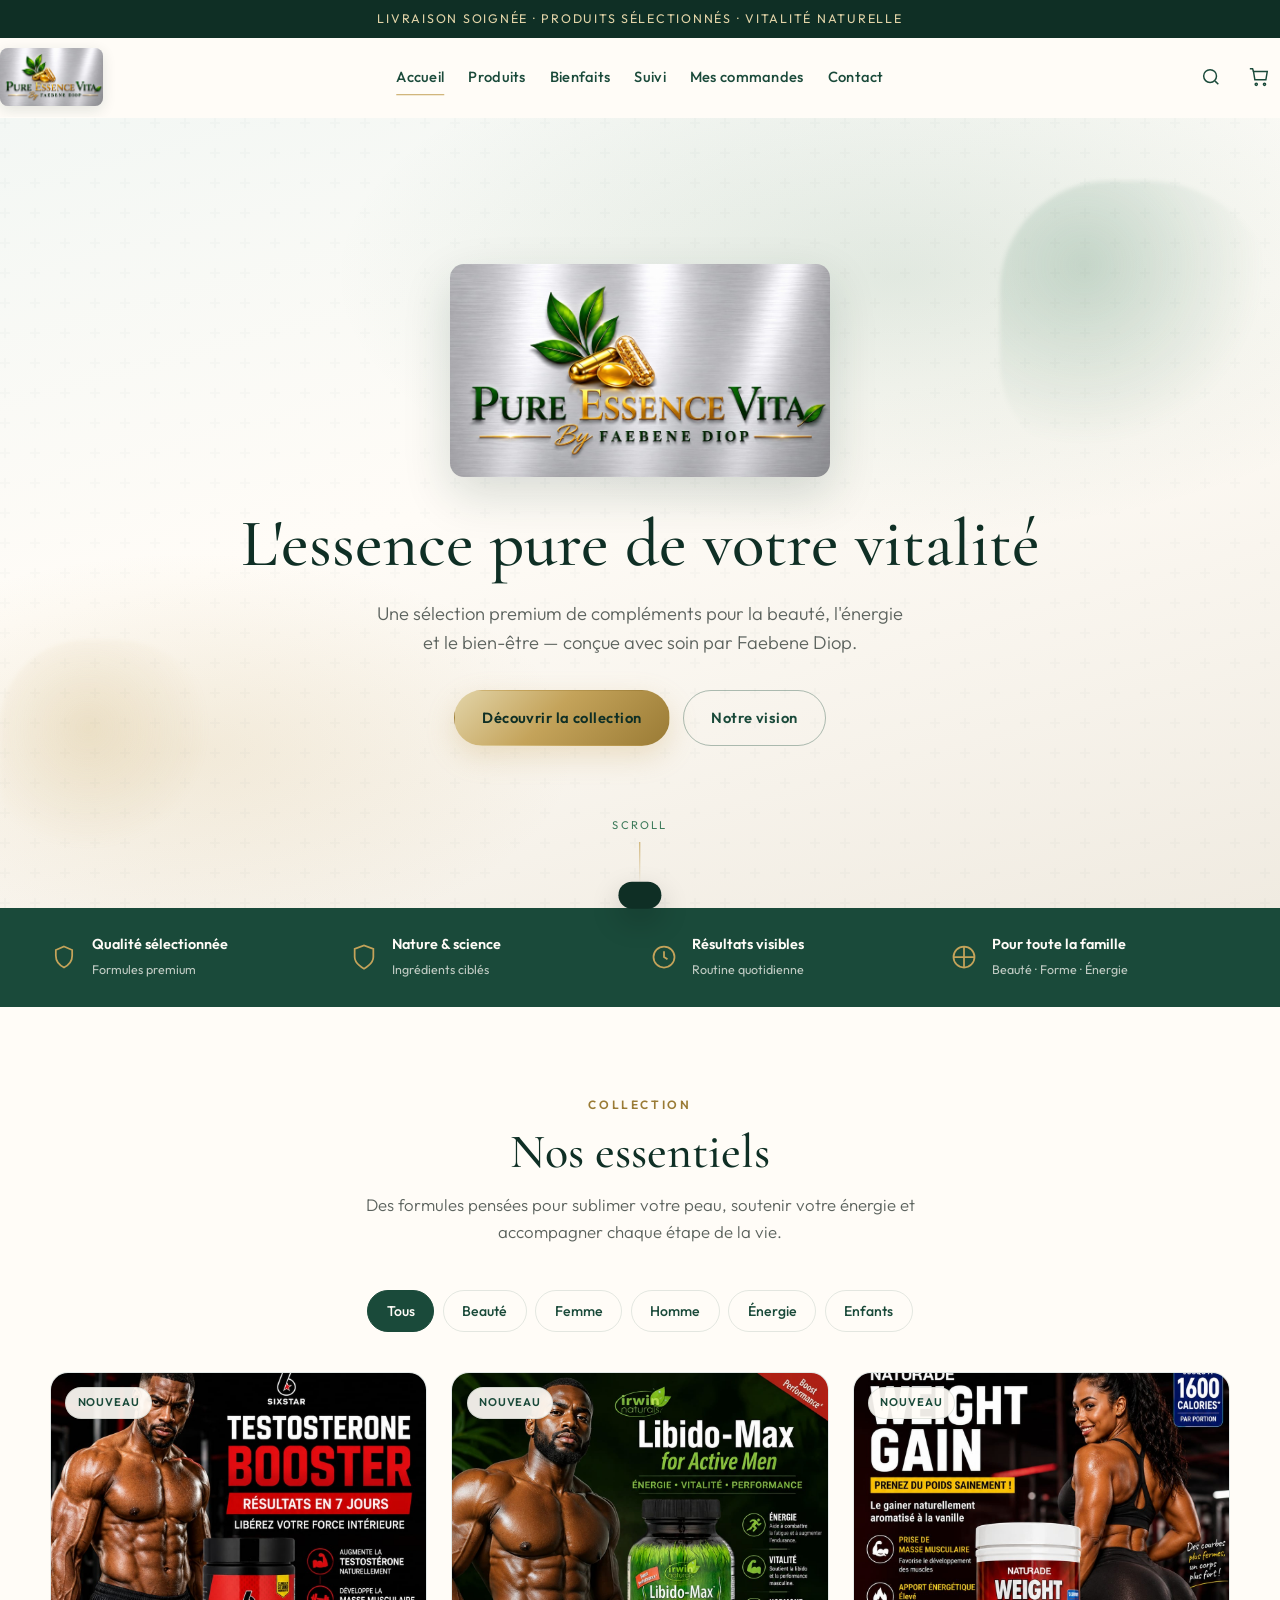
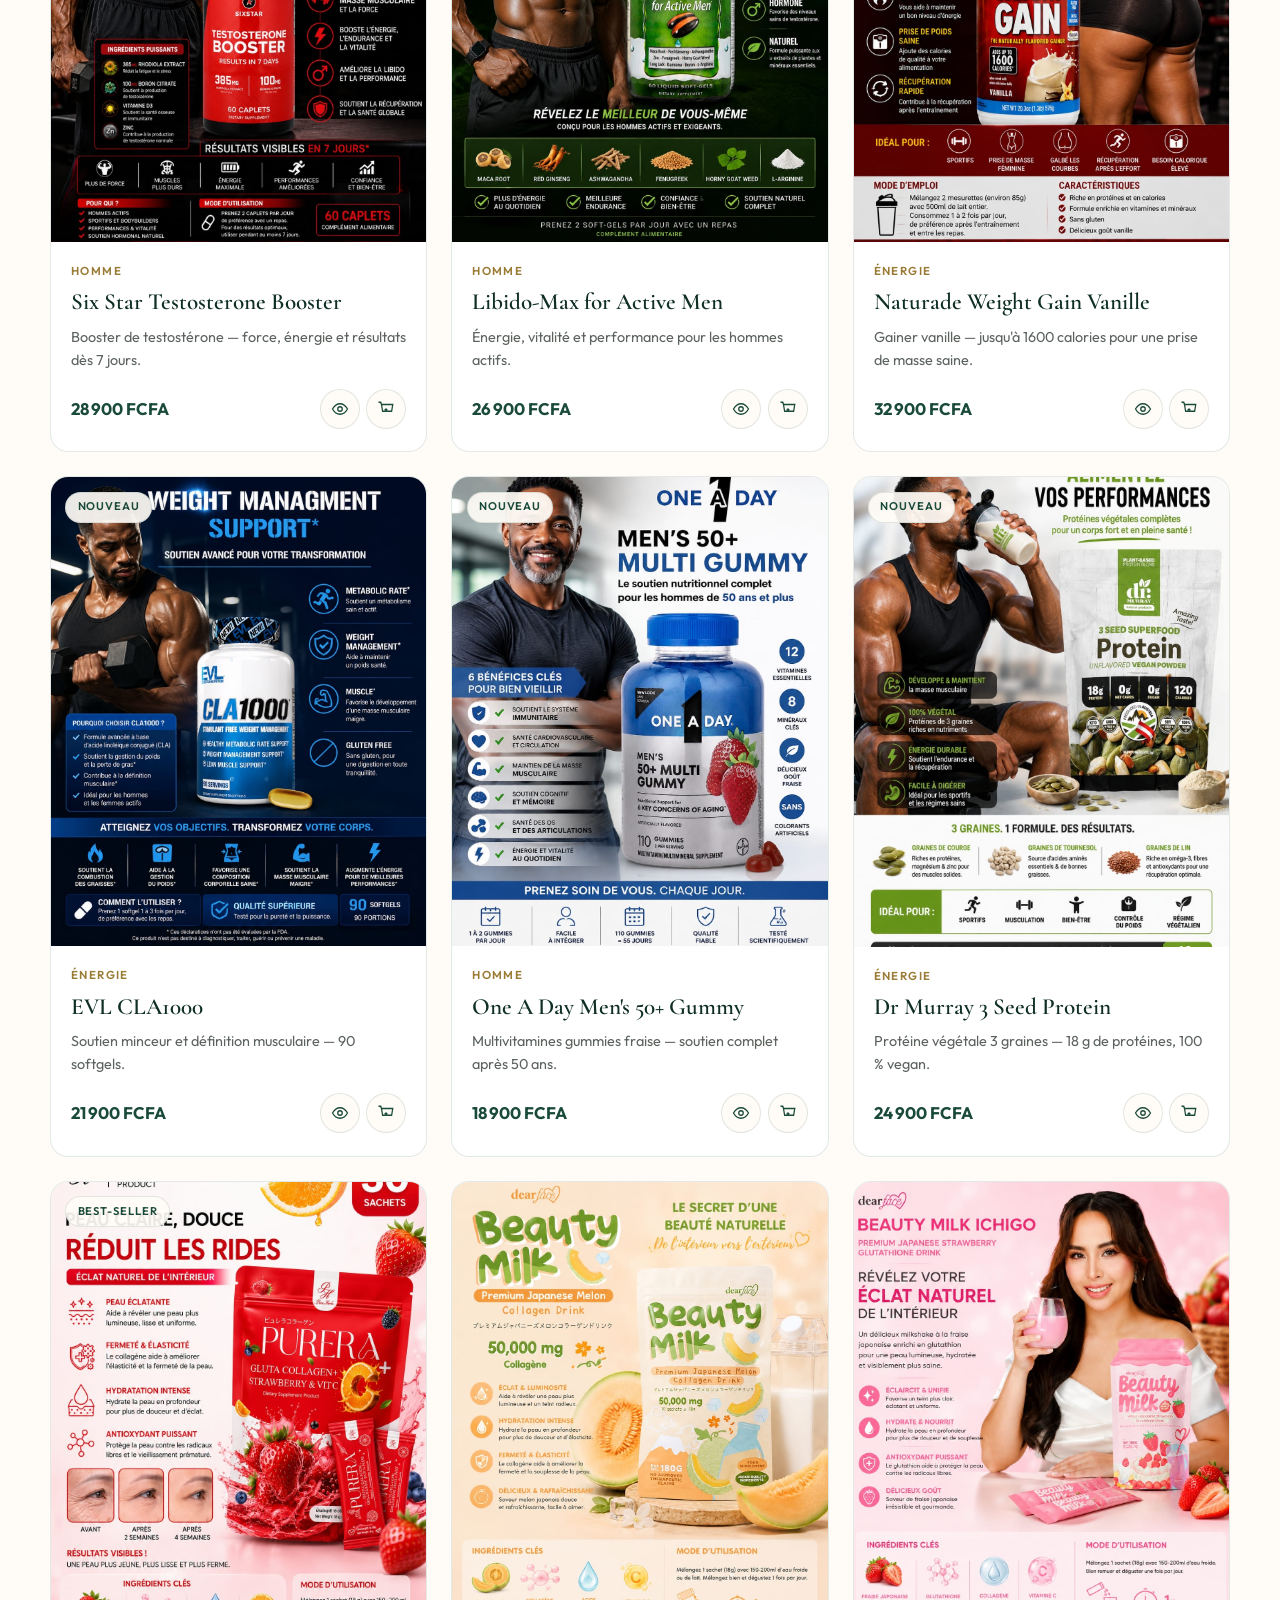
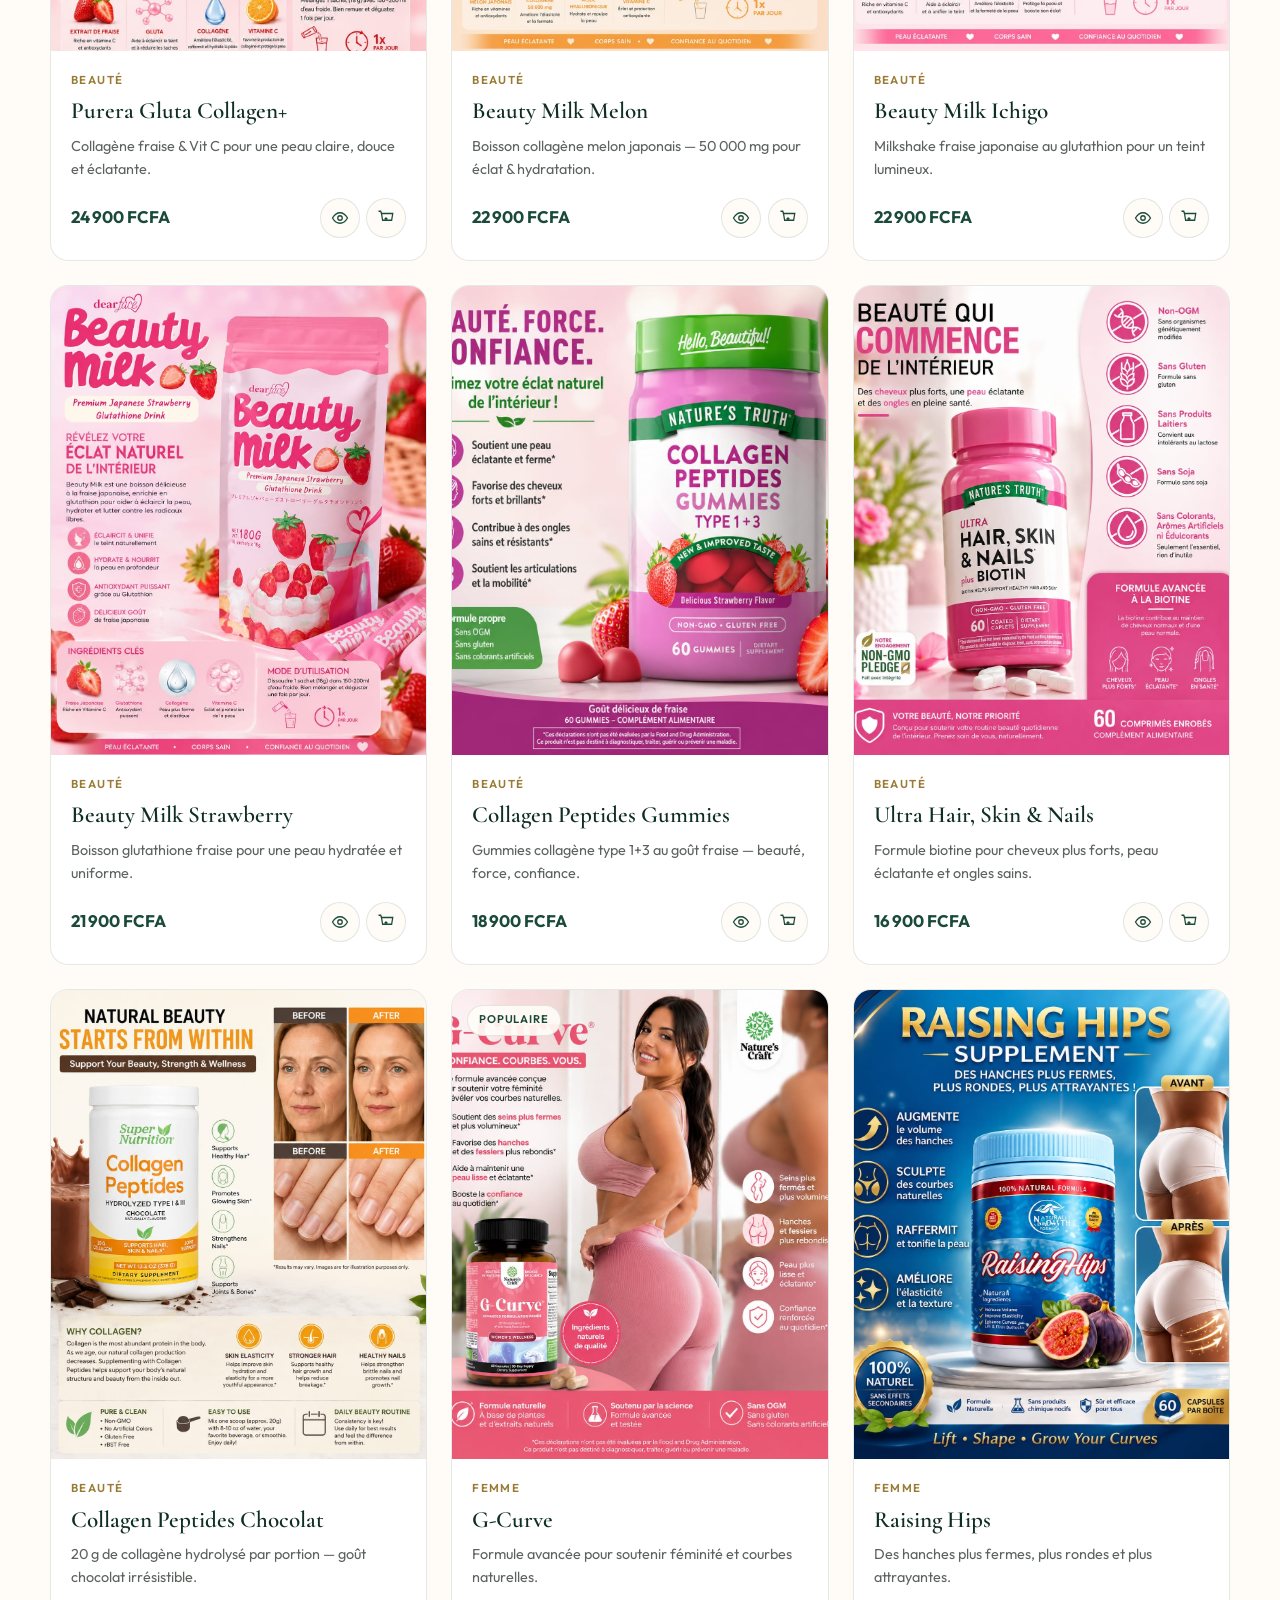
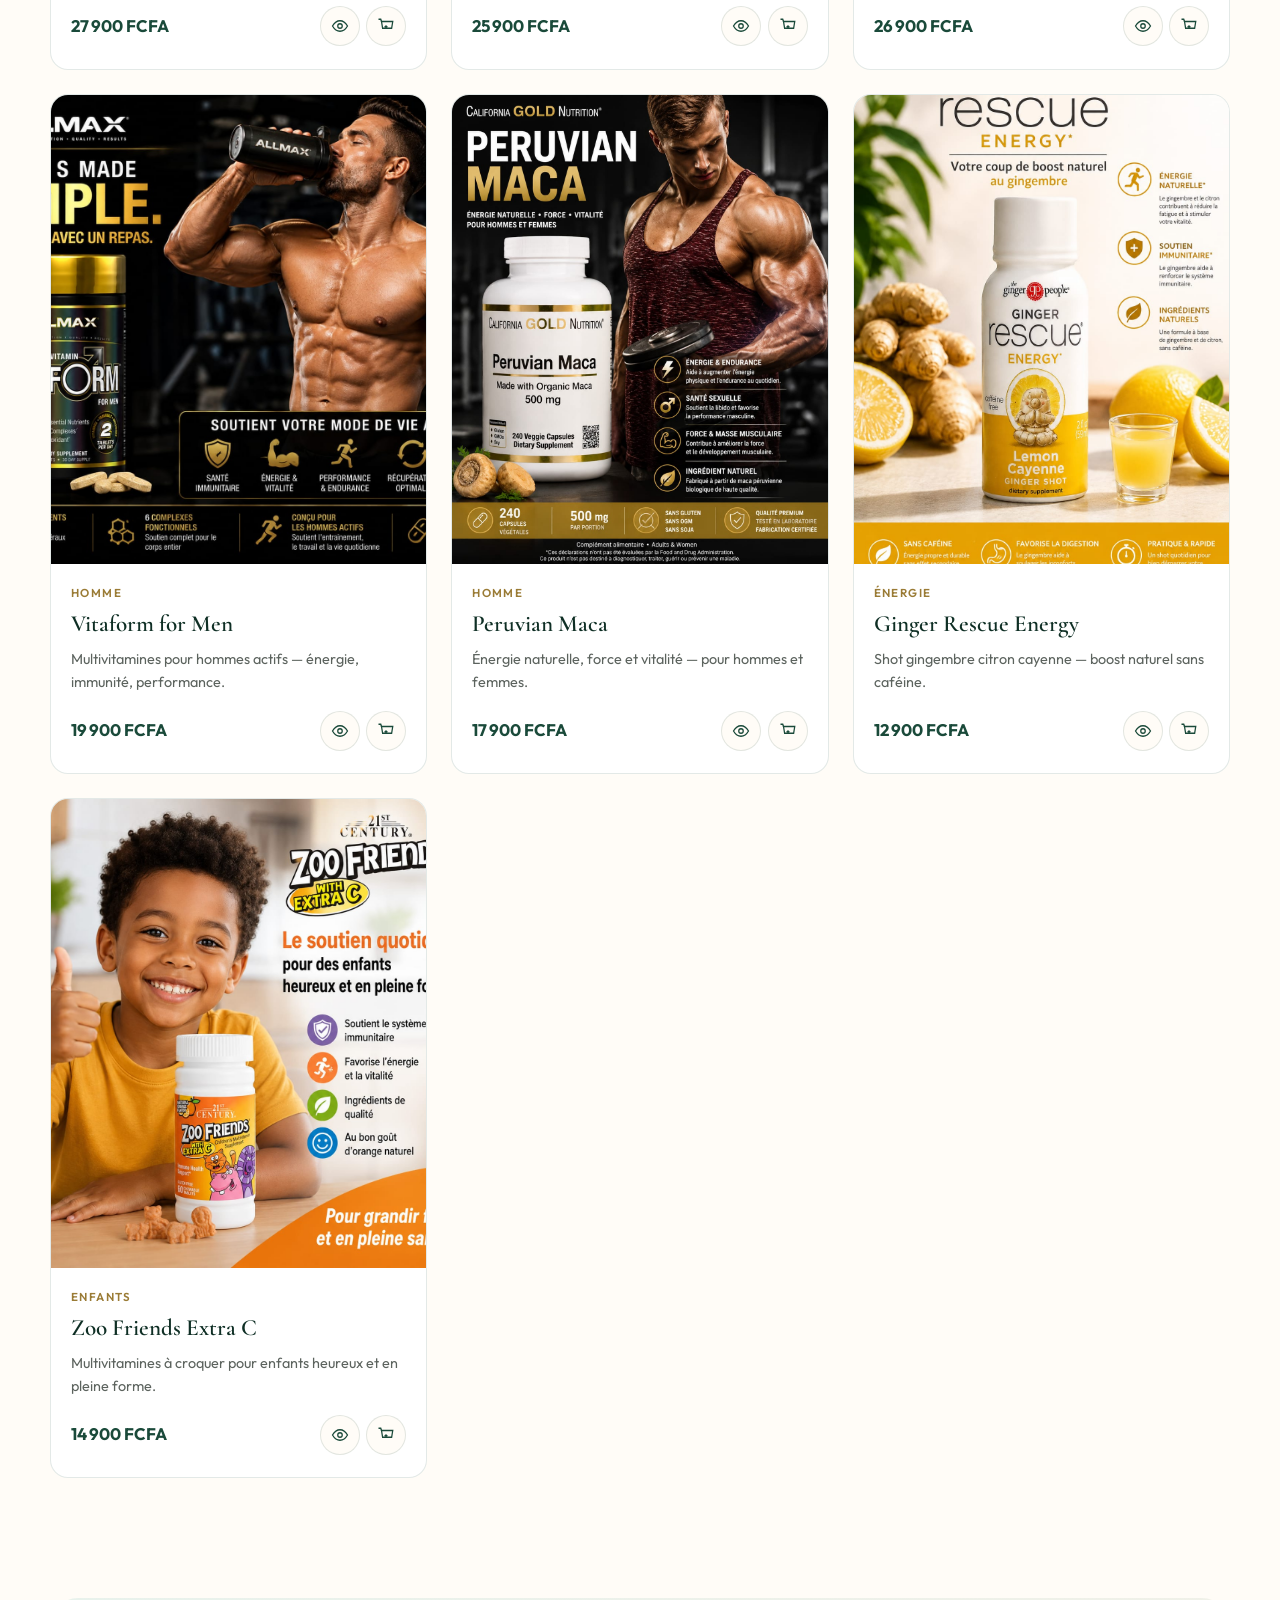
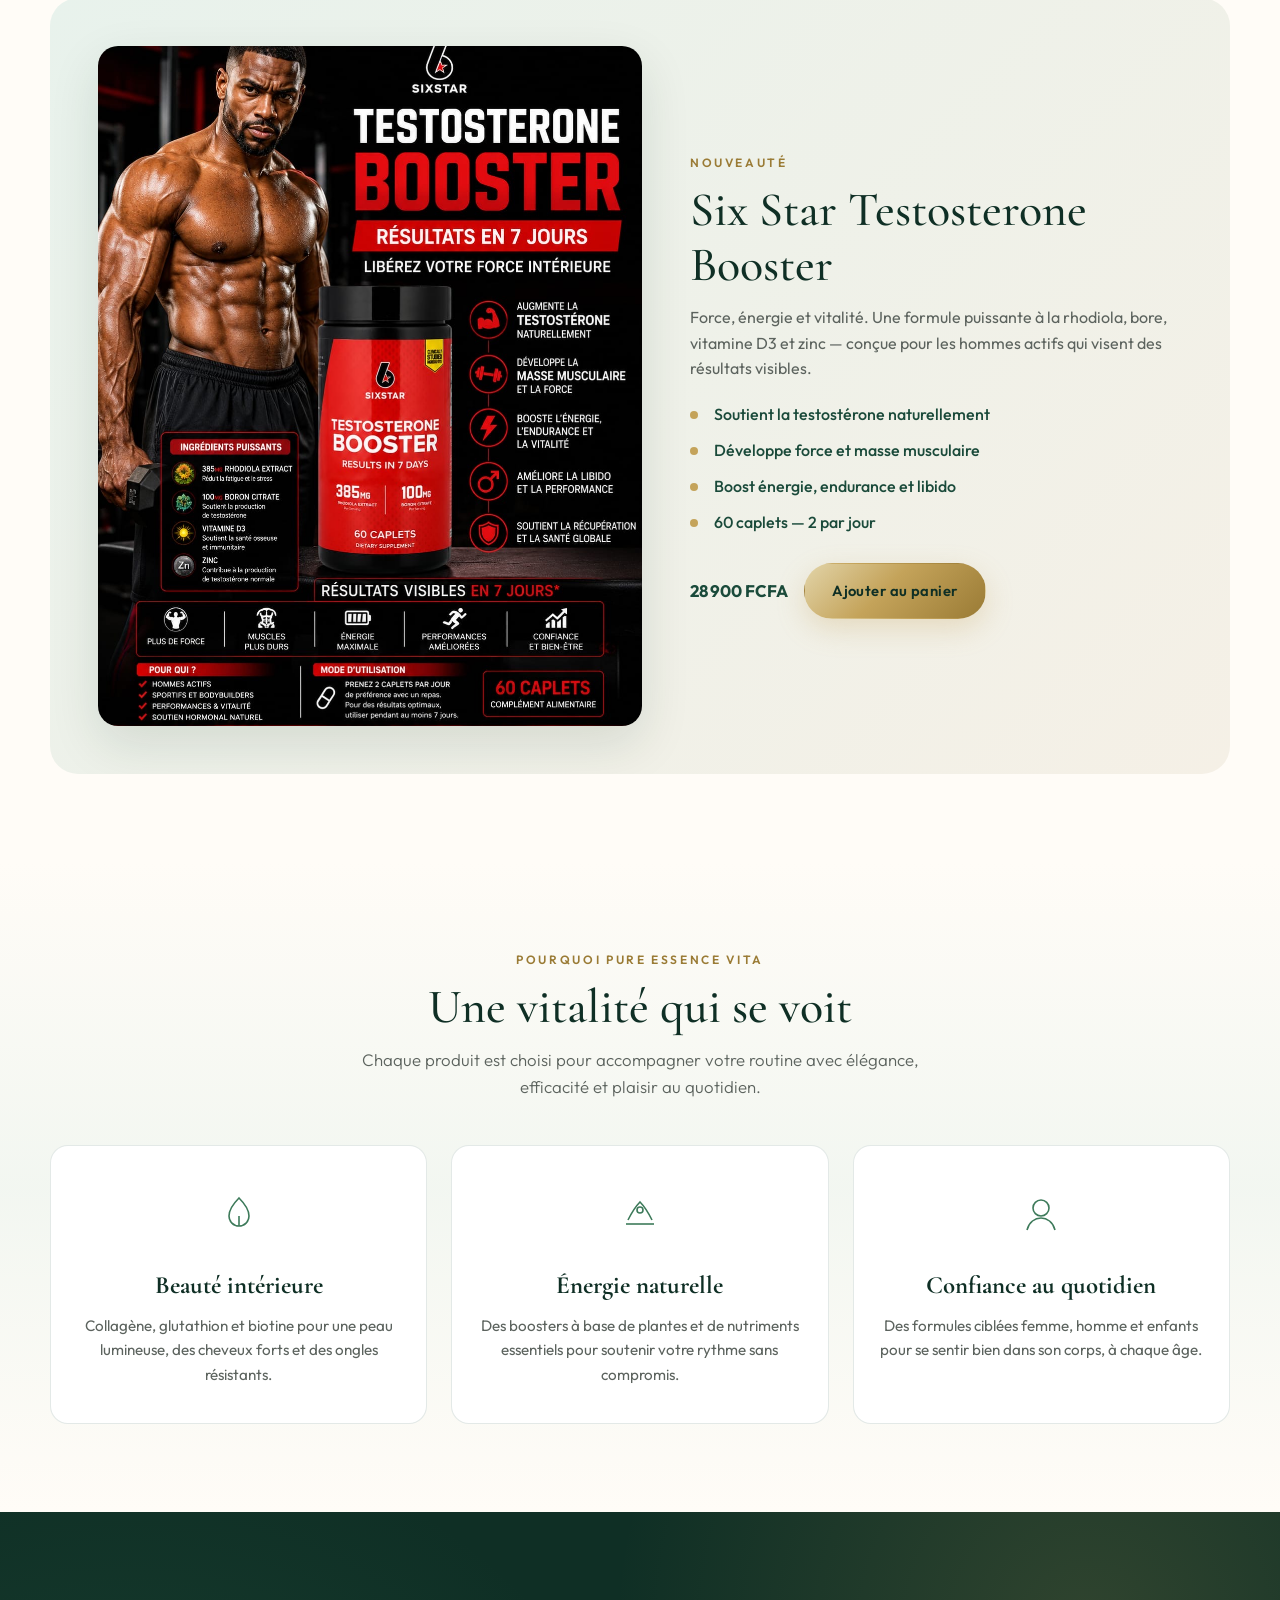
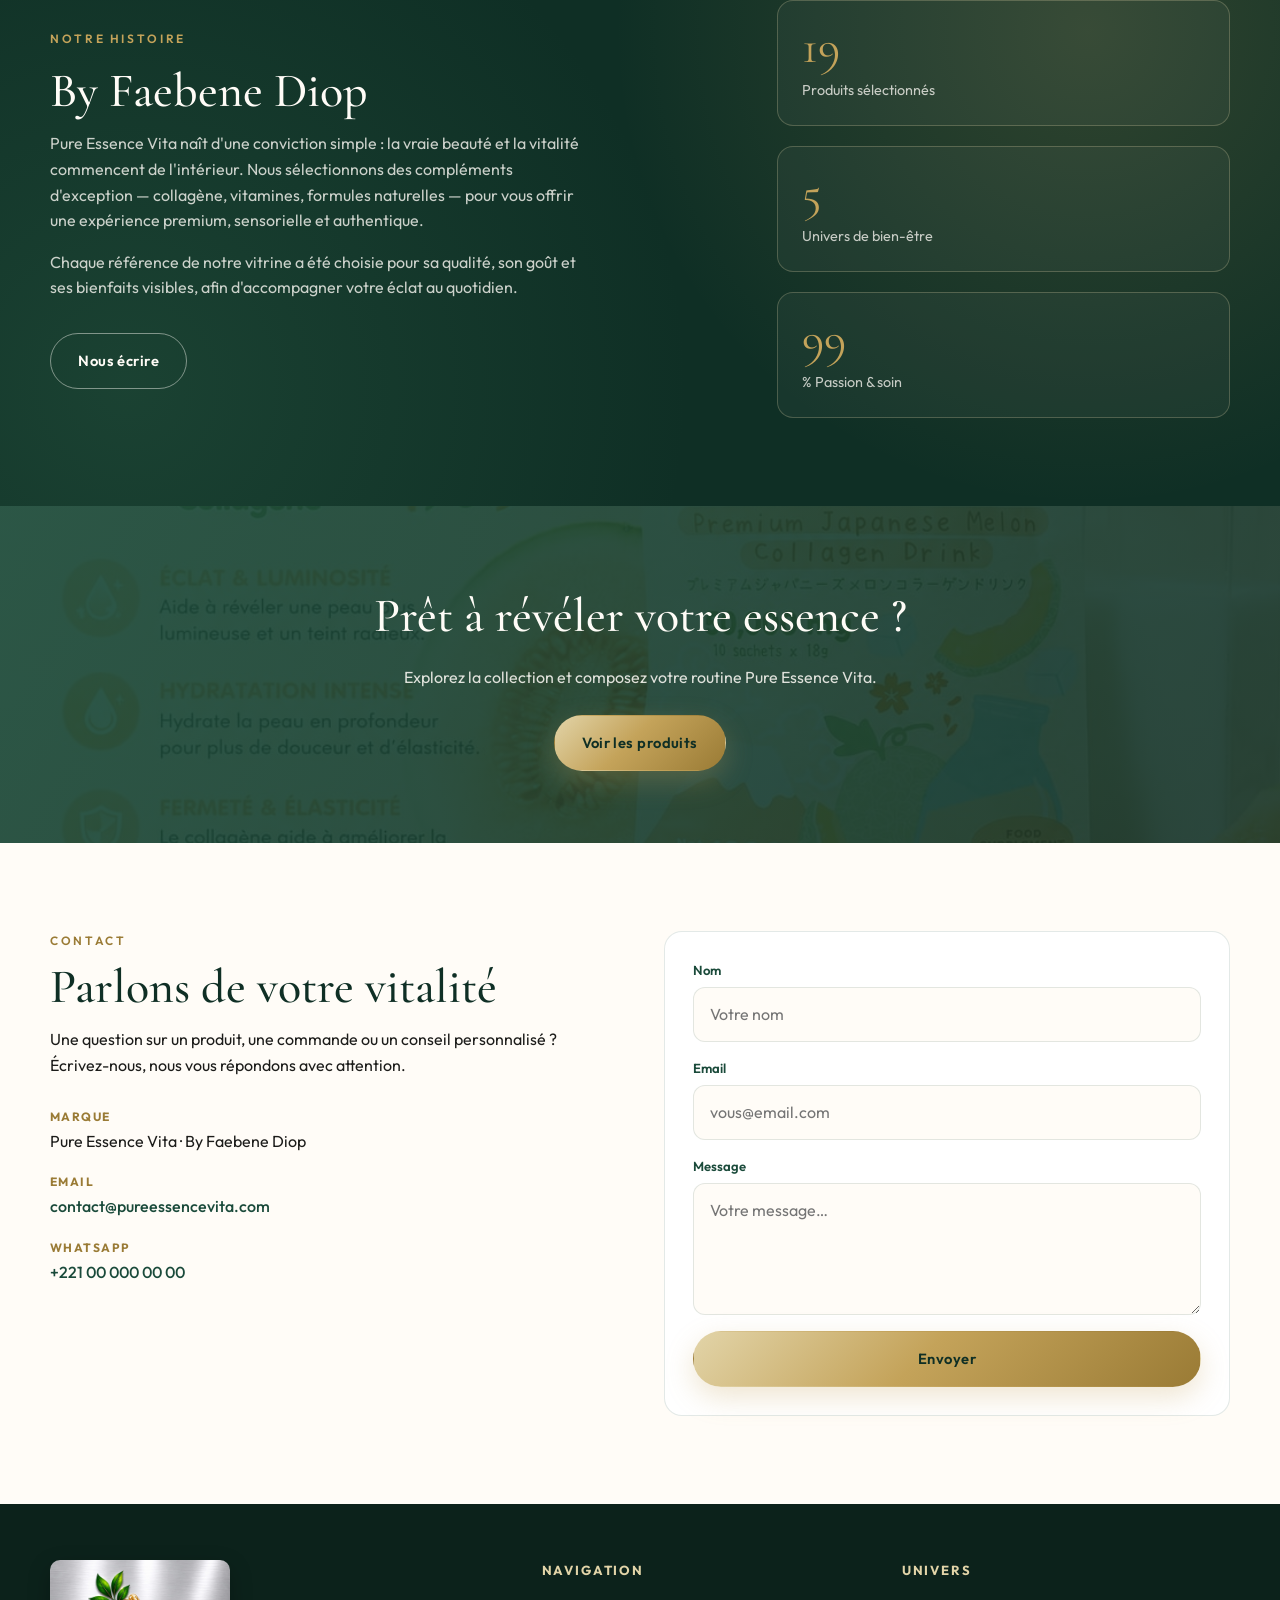
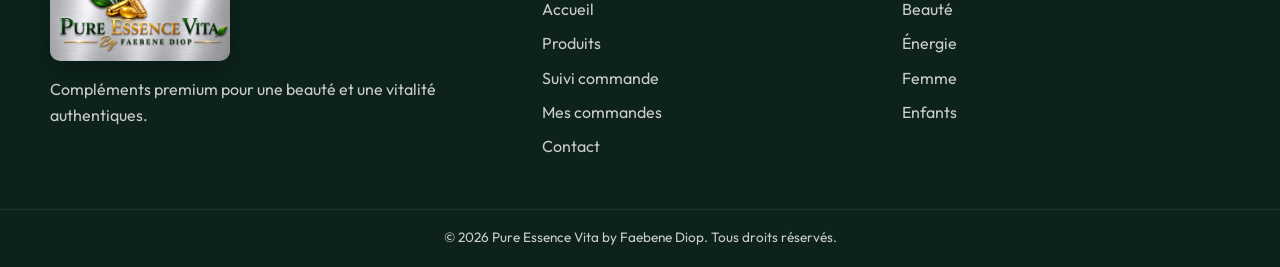
==== index.html @ 3ae23eb5 "premier commit" ====
<!DOCTYPE html>
<html lang="fr">
<head>
  <meta charset="UTF-8" />
  <meta name="viewport" content="width=device-width, initial-scale=1, maximum-scale=1, viewport-fit=cover" />
  <meta name="description" content="Pure Essence Vita by Faebene Diop — Compléments alimentaires premium pour votre vitalité, beauté et bien-être." />
  <title>Pure Essence Vita — By Faebene Diop</title>
  <link rel="preconnect" href="https://fonts.googleapis.com" />
  <link rel="preconnect" href="https://fonts.gstatic.com" crossorigin />
  <link href="https://fonts.googleapis.com/css2?family=Cormorant+Garamond:ital,wght@0,400;0,500;0,600;0,700;1,400;1,500&family=Outfit:wght@300;400;500;600;700&display=swap" rel="stylesheet" />
  <link rel="stylesheet" href="css/style.css" />
</head>
<body>
  <div class="page-loader" id="pageLoader">
    <img src="logo/2608843d-81e3-494b-9808-d60e0ec10072.jpeg" alt="" class="loader-logo" />
    <div class="loader-bar"><span></span></div>
  </div>

  <div class="announcement">
    <p><span class="announcement__full">Livraison soignée · Produits sélectionnés · Vitalité naturelle</span><span class="announcement__short">Livraison soignée · Vitalité naturelle</span></p>
  </div>

  <header class="header" id="header">
    <div class="container header__inner">
      <button class="nav-toggle" id="navToggle" aria-label="Ouvrir le menu" aria-expanded="false">
        <span></span><span></span><span></span>
      </button>

      <a href="#accueil" class="brand">
        <img src="logo/2608843d-81e3-494b-9808-d60e0ec10072.jpeg" alt="Pure Essence Vita by Faebene Diop" class="brand__logo" />
      </a>

      <div class="header__actions">
        <button class="icon-btn" id="searchToggle" aria-label="Rechercher">
          <svg width="22" height="22" viewBox="0 0 24 24" fill="none" stroke="currentColor" stroke-width="1.6"><circle cx="11" cy="11" r="7"/><path d="M20 20l-3.5-3.5"/></svg>
        </button>
        <button class="icon-btn cart-btn" id="cartToggle" aria-label="Panier">
          <svg width="22" height="22" viewBox="0 0 24 24" fill="none" stroke="currentColor" stroke-width="1.6"><path d="M6 6h15l-1.5 9h-12z"/><path d="M6 6L5 3H2"/><circle cx="9" cy="20" r="1.2"/><circle cx="18" cy="20" r="1.2"/></svg>
          <span class="cart-count" id="cartCount">0</span>
        </button>
      </div>
    </div>

    <nav class="nav" id="nav" aria-label="Navigation principale">
      <a href="#accueil" class="nav__link">Accueil</a>
      <a href="#produits" class="nav__link">Produits</a>
      <a href="#bienfaits" class="nav__link">Bienfaits</a>
      <a href="suivi.html" class="nav__link">Suivi</a>
      <a href="commandes.html" class="nav__link">Mes commandes</a>
      <a href="#contact" class="nav__link">Contact</a>
    </nav>

    <div class="search-bar" id="searchBar">
      <div class="container">
        <input type="search" id="searchInput" placeholder="Rechercher un produit…" autocomplete="off" />
      </div>
    </div>
  </header>

  <main>
    <section class="hero" id="accueil">
      <div class="hero__bg" aria-hidden="true"></div>
      <div class="hero__leaf hero__leaf--1" aria-hidden="true"></div>
      <div class="hero__leaf hero__leaf--2" aria-hidden="true"></div>

      <div class="container hero__content">
        <div class="hero__brand reveal">
          <img src="logo/2608843d-81e3-494b-9808-d60e0ec10072.jpeg" alt="Pure Essence Vita by Faebene Diop" class="hero__logo" />
        </div>
        <h1 class="hero__title reveal reveal-delay-1">L'essence pure de votre vitalité</h1>
        <p class="hero__subtitle reveal reveal-delay-2">
          Une sélection premium de compléments pour la beauté, l'énergie et le bien-être — conçue avec soin par Faebene Diop.
        </p>
        <div class="hero__cta reveal reveal-delay-3">
          <a href="#produits" class="btn btn--gold">Découvrir la collection</a>
          <a href="#histoire" class="btn btn--ghost">Notre vision</a>
        </div>
      </div>

      <div class="hero__scroll" aria-hidden="true">
        <span>Scroll</span>
        <div class="hero__scroll-line"></div>
      </div>
    </section>

    <section class="trust-strip">
      <div class="container trust-strip__grid">
        <div class="trust-item">
          <svg viewBox="0 0 24 24" fill="none" stroke="currentColor" stroke-width="1.5"><path d="M12 3l7 3v5c0 5-3 8-7 10-4-2-7-5-7-10V6l7-3z"/></svg>
          <div>
            <strong>Qualité sélectionnée</strong>
            <span>Formules premium</span>
          </div>
        </div>
        <div class="trust-item">
          <svg viewBox="0 0 24 24" fill="none" stroke="currentColor" stroke-width="1.5"><path d="M12 22s8-4 8-10V5l-8-3-8 3v7c0 6 8 10 8 10z"/></svg>
          <div>
            <strong>Nature & science</strong>
            <span>Ingrédients ciblés</span>
          </div>
        </div>
        <div class="trust-item">
          <svg viewBox="0 0 24 24" fill="none" stroke="currentColor" stroke-width="1.5"><circle cx="12" cy="12" r="9"/><path d="M12 7v5l3 2"/></svg>
          <div>
            <strong>Résultats visibles</strong>
            <span>Routine quotidienne</span>
          </div>
        </div>
        <div class="trust-item">
          <svg viewBox="0 0 24 24" fill="none" stroke="currentColor" stroke-width="1.5"><path d="M3 12h18M12 3v18"/><circle cx="12" cy="12" r="9"/></svg>
          <div>
            <strong>Pour toute la famille</strong>
            <span>Beauté · Forme · Énergie</span>
          </div>
        </div>
      </div>
    </section>

    <section class="products" id="produits">
      <div class="container">
        <div class="section-head reveal">
          <p class="eyebrow">Collection</p>
          <h2 class="section-title">Nos essentiels</h2>
          <p class="section-desc">Des formules pensées pour sublimer votre peau, soutenir votre énergie et accompagner chaque étape de la vie.</p>
        </div>

        <div class="filters reveal" id="filters" role="tablist" aria-label="Filtrer les produits">
          <button class="filter-btn is-active" data-filter="all">Tous</button>
          <button class="filter-btn" data-filter="beaute">Beauté</button>
          <button class="filter-btn" data-filter="femme">Femme</button>
          <button class="filter-btn" data-filter="homme">Homme</button>
          <button class="filter-btn" data-filter="energie">Énergie</button>
          <button class="filter-btn" data-filter="enfants">Enfants</button>
        </div>

        <div class="products__grid" id="productsGrid"></div>
        <p class="products__empty" id="productsEmpty" hidden>Aucun produit ne correspond à votre recherche.</p>
      </div>
    </section>

    <section class="featured" id="coup-de-coeur">
      <div class="container featured__grid">
        <div class="featured__visual reveal">
          <img src="img/02f12830-0345-4693-ae9d-32c823700184.jpeg" alt="Six Star Testosterone Booster" id="featuredImage" />
        </div>
        <div class="featured__content reveal">
          <p class="eyebrow">Nouveauté</p>
          <h2 class="section-title" id="featuredTitle">Six Star Testosterone Booster</h2>
          <p class="featured__text" id="featuredText">
            Force, énergie et vitalité. Une formule puissante à la rhodiola, bore, vitamine D3 et zinc — conçue pour les hommes actifs qui visent des résultats visibles.
          </p>
          <ul class="featured__list" id="featuredList">
            <li>Soutient la testostérone naturellement</li>
            <li>Développe force et masse musculaire</li>
            <li>Boost énergie, endurance et libido</li>
            <li>60 caplets — 2 par jour</li>
          </ul>
          <div class="featured__actions">
            <span class="price" id="featuredPrice">28 900 FCFA</span>
            <button class="btn btn--gold" id="featuredAdd" data-id="six-star-testosterone">Ajouter au panier</button>
          </div>
        </div>
      </div>
    </section>

    <section class="benefits" id="bienfaits">
      <div class="container">
        <div class="section-head reveal">
          <p class="eyebrow">Pourquoi Pure Essence Vita</p>
          <h2 class="section-title">Une vitalité qui se voit</h2>
          <p class="section-desc">Chaque produit est choisi pour accompagner votre routine avec élégance, efficacité et plaisir au quotidien.</p>
        </div>

        <div class="benefits__grid">
          <article class="benefit-card reveal">
            <div class="benefit-card__icon">
              <svg viewBox="0 0 48 48" fill="none" stroke="currentColor" stroke-width="1.6"><path d="M24 8c6 6 10 12 10 18a10 10 0 11-20 0c0-6 4-12 10-18z"/><path d="M24 26v10"/></svg>
            </div>
            <h3>Beauté intérieure</h3>
            <p>Collagène, glutathion et biotine pour une peau lumineuse, des cheveux forts et des ongles résistants.</p>
          </article>
          <article class="benefit-card reveal reveal-delay-1">
            <div class="benefit-card__icon">
              <svg viewBox="0 0 48 48" fill="none" stroke="currentColor" stroke-width="1.6"><path d="M12 30c4-8 8-14 12-18 4 4 8 10 12 18"/><path d="M10 34h28"/><circle cx="24" cy="20" r="3"/></svg>
            </div>
            <h3>Énergie naturelle</h3>
            <p>Des boosters à base de plantes et de nutriments essentiels pour soutenir votre rythme sans compromis.</p>
          </article>
          <article class="benefit-card reveal reveal-delay-2">
            <div class="benefit-card__icon">
              <svg viewBox="0 0 48 48" fill="none" stroke="currentColor" stroke-width="1.6"><circle cx="24" cy="18" r="8"/><path d="M10 40c2-8 8-12 14-12s12 4 14 12"/></svg>
            </div>
            <h3>Confiance au quotidien</h3>
            <p>Des formules ciblées femme, homme et enfants pour se sentir bien dans son corps, à chaque âge.</p>
          </article>
        </div>
      </div>
    </section>

    <section class="story" id="histoire">
      <div class="story__bg" aria-hidden="true"></div>
      <div class="container story__inner">
        <div class="story__content reveal">
          <p class="eyebrow">Notre histoire</p>
          <h2 class="section-title">By Faebene Diop</h2>
          <p>
            Pure Essence Vita naît d'une conviction simple : la vraie beauté et la vitalité commencent de l'intérieur.
            Nous sélectionnons des compléments d'exception — collagène, vitamines, formules naturelles — pour vous offrir une expérience premium, sensorielle et authentique.
          </p>
          <p>
            Chaque référence de notre vitrine a été choisie pour sa qualité, son goût et ses bienfaits visibles, afin d'accompagner votre éclat au quotidien.
          </p>
          <a href="#contact" class="btn btn--ghost btn--light">Nous écrire</a>
        </div>
        <div class="story__stats reveal">
          <div class="stat">
            <span class="stat__num" data-count="19">0</span>
            <span class="stat__label">Produits sélectionnés</span>
          </div>
          <div class="stat">
            <span class="stat__num" data-count="5">0</span>
            <span class="stat__label">Univers de bien-être</span>
          </div>
          <div class="stat">
            <span class="stat__num" data-count="100">0</span>
            <span class="stat__label">% Passion & soin</span>
          </div>
        </div>
      </div>
    </section>

    <section class="cta-banner">
      <div class="container cta-banner__inner reveal">
        <h2>Prêt à révéler votre essence ?</h2>
        <p>Explorez la collection et composez votre routine Pure Essence Vita.</p>
        <a href="#produits" class="btn btn--gold">Voir les produits</a>
      </div>
    </section>

    <section class="contact" id="contact">
      <div class="container contact__grid">
        <div class="contact__info reveal">
          <p class="eyebrow">Contact</p>
          <h2 class="section-title">Parlons de votre vitalité</h2>
          <p>Une question sur un produit, une commande ou un conseil personnalisé ? Écrivez-nous, nous vous répondons avec attention.</p>
          <ul class="contact__list">
            <li>
              <strong>Marque</strong>
              <span>Pure Essence Vita · By Faebene Diop</span>
            </li>
            <li>
              <strong>Email</strong>
              <a href="mailto:contact@pureessencevita.com">contact@pureessencevita.com</a>
            </li>
            <li>
              <strong>WhatsApp</strong>
              <a href="https://wa.me/221000000000" target="_blank" rel="noopener">+221 00 000 00 00</a>
            </li>
          </ul>
        </div>
        <form class="contact__form reveal" id="contactForm">
          <div class="form-row">
            <label for="name">Nom</label>
            <input type="text" id="name" name="name" required placeholder="Votre nom" />
          </div>
          <div class="form-row">
            <label for="email">Email</label>
            <input type="email" id="email" name="email" required placeholder="vous@email.com" />
          </div>
          <div class="form-row">
            <label for="message">Message</label>
            <textarea id="message" name="message" rows="4" required placeholder="Votre message…"></textarea>
          </div>
          <button type="submit" class="btn btn--gold btn--full">Envoyer</button>
          <p class="form-success" id="formSuccess" hidden>Merci ! Votre message a bien été reçu.</p>
        </form>
      </div>
    </section>
  </main>

  <footer class="footer">
    <div class="container footer__grid">
      <div class="footer__brand">
        <img src="logo/2608843d-81e3-494b-9808-d60e0ec10072.jpeg" alt="Pure Essence Vita" />
        <p>Compléments premium pour une beauté et une vitalité authentiques.</p>
      </div>
      <div>
        <h4>Navigation</h4>
        <a href="#accueil">Accueil</a>
        <a href="#produits">Produits</a>
        <a href="suivi.html">Suivi commande</a>
        <a href="commandes.html">Mes commandes</a>
        <a href="#contact">Contact</a>
      </div>
      <div>
        <h4>Univers</h4>
        <a href="#produits" data-jump="beaute">Beauté</a>
        <a href="#produits" data-jump="energie">Énergie</a>
        <a href="#produits" data-jump="femme">Femme</a>
        <a href="#produits" data-jump="enfants">Enfants</a>
      </div>
    </div>
    <div class="footer__bottom">
      <div class="container">
        <p>© <span id="year"></span> Pure Essence Vita by Faebene Diop. Tous droits réservés.</p>
      </div>
    </div>
  </footer>

  <!-- Product Modal -->
  <div class="modal" id="productModal" hidden>
    <div class="modal__backdrop" data-close-modal></div>
    <div class="modal__panel" role="dialog" aria-modal="true" aria-labelledby="modalTitle">
      <button class="modal__close" data-close-modal aria-label="Fermer">&times;</button>
      <div class="modal__grid">
        <div class="modal__media">
          <img id="modalImage" src="" alt="" />
        </div>
        <div class="modal__body">
          <p class="eyebrow" id="modalCategory"></p>
          <h3 id="modalTitle"></h3>
          <p class="modal__price" id="modalPrice"></p>
          <p id="modalDesc"></p>
          <ul class="modal__benefits" id="modalBenefits"></ul>
          <div class="qty-row">
            <label for="modalQty">Quantité</label>
            <div class="qty">
              <button type="button" id="qtyMinus" aria-label="Diminuer">−</button>
              <input type="number" id="modalQty" value="1" min="1" max="20" />
              <button type="button" id="qtyPlus" aria-label="Augmenter">+</button>
            </div>
          </div>
          <button class="btn btn--gold btn--full" id="modalAdd">Ajouter au panier</button>
        </div>
      </div>
    </div>
  </div>

  <!-- Cart Drawer -->
  <aside class="cart-drawer" id="cartDrawer" aria-hidden="true">
    <div class="cart-drawer__header">
      <h3>Votre panier</h3>
      <button class="modal__close" id="cartClose" aria-label="Fermer le panier">&times;</button>
    </div>
    <div class="cart-drawer__body" id="cartItems"></div>
    <div class="cart-drawer__footer">
      <div class="cart-total">
        <span>Total</span>
        <strong id="cartTotal">0 FCFA</strong>
      </div>
      <button class="btn btn--gold btn--full" id="checkoutBtn">Payer en ligne</button>
      <button class="btn btn--ghost btn--full" id="whatsappCheckout">Commander via WhatsApp</button>
      <button class="btn btn--ghost btn--full" id="clearCart">Vider le panier</button>
    </div>
  </aside>
  <div class="overlay" id="overlay" hidden></div>

  <div class="toast" id="toast" role="status" aria-live="polite"></div>

  <script src="js/products.js"></script>
  <script src="js/store.js"></script>
  <script src="js/app.js"></script>
</body>
</html>
---- css/style.css ----
/* ============================================
   Pure Essence Vita — Showcase Styles
   ============================================ */

:root {
  --forest: #1a4a3a;
  --forest-deep: #0f2f25;
  --leaf: #3d7a5a;
  --mint: #e8f2ec;
  --gold: #c4a35a;
  --gold-light: #e2d4a8;
  --gold-deep: #9a7b35;
  --cream: #f7f5f0;
  --ivory: #fffcf7;
  --ink: #1c1c1a;
  --muted: #5c635e;
  --line: rgba(26, 74, 58, 0.12);
  --shadow: 0 18px 50px rgba(15, 47, 37, 0.12);
  --radius: 18px;
  --header-h: 78px;
  --font-display: "Cormorant Garamond", Georgia, serif;
  --font-body: "Outfit", "Segoe UI", sans-serif;
  --ease: cubic-bezier(0.22, 1, 0.36, 1);
}

*,
*::before,
*::after {
  box-sizing: border-box;
  margin: 0;
  padding: 0;
}

html {
  scroll-behavior: smooth;
  scroll-padding-top: calc(var(--header-h) + 28px);
  width: 100%;
  max-width: 100%;
  overflow-x: hidden;
  overscroll-behavior-x: none;
  -webkit-text-size-adjust: 100%;
  text-size-adjust: 100%;
}

body {
  font-family: var(--font-body);
  color: var(--ink);
  background: var(--ivory);
  line-height: 1.6;
  width: 100%;
  max-width: 100%;
  min-height: 100%;
  overflow-x: hidden;
  overscroll-behavior-x: none;
  touch-action: pan-y;
  position: relative;
}

/* Empêche le glissement gauche/droite (iOS / Android) */
html,
body {
  overflow-x: hidden !important;
}

body.is-locked {
  overflow: hidden;
  touch-action: none;
  width: 100%;
  position: fixed;
  left: 0;
  right: 0;
}

img {
  max-width: 100%;
  height: auto;
  display: block;
}

a {
  color: inherit;
  text-decoration: none;
}

button,
input,
textarea {
  font: inherit;
  max-width: 100%;
}

.container {
  width: min(1180px, calc(100% - 2rem));
  margin-inline: auto;
  max-width: 100%;
  padding-inline: 0;
}

/* ---------- Loader ---------- */
.page-loader {
  position: fixed;
  inset: 0;
  z-index: 9999;
  display: grid;
  place-content: center;
  gap: 1.5rem;
  background: var(--ivory);
  transition: opacity 0.6s var(--ease), visibility 0.6s;
}

.page-loader.is-done {
  opacity: 0;
  visibility: hidden;
  pointer-events: none;
}

.loader-logo {
  width: min(240px, 62vw);
  margin-inline: auto;
  animation: breathe 1.6s ease-in-out infinite;
  border-radius: 12px;
  box-shadow: 0 12px 40px rgba(15, 47, 37, 0.18);
}

.loader-bar {
  width: 140px;
  height: 2px;
  margin-inline: auto;
  background: var(--line);
  overflow: hidden;
}

.loader-bar span {
  display: block;
  height: 100%;
  width: 40%;
  background: linear-gradient(90deg, var(--forest), var(--gold));
  animation: load 1.1s ease-in-out infinite;
}

@keyframes breathe {
  0%, 100% { transform: scale(1); opacity: 0.85; }
  50% { transform: scale(1.03); opacity: 1; }
}

@keyframes load {
  0% { transform: translateX(-100%); }
  100% { transform: translateX(350%); }
}

/* ---------- Announcement ---------- */
.announcement {
  background: var(--forest-deep);
  color: var(--gold-light);
  text-align: center;
  font-size: 0.78rem;
  letter-spacing: 0.14em;
  text-transform: uppercase;
  padding: 0.55rem 1rem;
  overflow: hidden;
}

.announcement p {
  margin: 0;
  max-width: 100%;
  overflow-wrap: anywhere;
}

/* ---------- Header ---------- */
.header {
  position: sticky;
  top: 0;
  z-index: 100;
  background: rgba(255, 252, 247, 0.86);
  backdrop-filter: blur(14px);
  border-bottom: 1px solid transparent;
  transition: border-color 0.3s, box-shadow 0.3s, background 0.3s;
  width: 100%;
  max-width: 100%;
}

main,
section,
.footer {
  max-width: 100%;
  overflow-x: clip;
}

.header.is-scrolled {
  border-bottom-color: var(--line);
  box-shadow: 0 8px 30px rgba(15, 47, 37, 0.06);
  background: rgba(255, 252, 247, 0.95);
}

.header__inner {
  min-height: var(--header-h);
  display: flex;
  align-items: center;
  justify-content: space-between;
  gap: 1rem;
  width: 100%;
  max-width: 100%;
  position: relative;
}

.brand {
  display: flex;
  align-items: center;
  min-width: 0;
  max-width: 100%;
}

.brand__logo {
  height: 58px;
  width: auto;
  max-width: min(220px, 46vw);
  object-fit: contain;
  border-radius: 8px;
  background: linear-gradient(180deg, #e8e8e8, #cfcfcf);
  box-shadow: 0 4px 14px rgba(15, 47, 37, 0.12);
}

.nav {
  display: none;
}

@media (min-width: 769px) {
  .header {
    position: sticky;
  }

  .header__inner {
    display: flex;
    align-items: center;
    justify-content: space-between;
  }

  .nav-toggle {
    display: none !important;
  }

  .nav {
    display: flex;
    position: absolute;
    left: 50%;
    top: 50%;
    transform: translate(-50%, -50%);
    justify-content: center;
    gap: 1.5rem;
    width: max-content;
    max-width: min(560px, calc(100% - 300px));
    flex-wrap: wrap;
    z-index: 2;
  }

  .brand {
    position: relative;
    z-index: 3;
  }

  .header__actions {
    position: relative;
    z-index: 3;
  }
}

.announcement__short {
  display: none;
}

.nav__link {
  position: relative;
  font-size: 0.92rem;
  font-weight: 500;
  color: var(--forest);
  letter-spacing: 0.02em;
}

.nav__link::after {
  content: "";
  position: absolute;
  left: 0;
  bottom: -6px;
  width: 100%;
  height: 1px;
  background: var(--gold);
  transform: scaleX(0);
  transform-origin: left;
  transition: transform 0.35s var(--ease);
}

.nav__link:hover::after,
.nav__link.is-active::after {
  transform: scaleX(1);
}

.header__actions {
  display: flex;
  align-items: center;
  gap: 0.35rem;
  justify-self: end;
}

.icon-btn {
  position: relative;
  width: 42px;
  height: 42px;
  border: 0;
  background: transparent;
  color: var(--forest);
  border-radius: 50%;
  cursor: pointer;
  display: grid;
  place-items: center;
  transition: background 0.25s, color 0.25s;
}

.icon-btn:hover {
  background: var(--mint);
}

.cart-count {
  position: absolute;
  top: 4px;
  right: 4px;
  min-width: 18px;
  height: 18px;
  padding: 0 4px;
  border-radius: 999px;
  background: var(--gold);
  color: var(--forest-deep);
  font-size: 0.68rem;
  font-weight: 700;
  display: grid;
  place-items: center;
  transform: scale(0);
  transition: transform 0.25s var(--ease);
}

.cart-count.has-items {
  transform: scale(1);
}

.nav-toggle {
  display: none;
  width: 42px;
  height: 42px;
  border: 0;
  background: transparent;
  cursor: pointer;
  flex-direction: column;
  justify-content: center;
  gap: 6px;
}

.nav-toggle span {
  display: block;
  width: 22px;
  height: 1.5px;
  background: var(--forest);
  transition: transform 0.3s, opacity 0.3s;
}

.nav-toggle.is-open span:nth-child(1) {
  transform: translateY(7.5px) rotate(45deg);
}

.nav-toggle.is-open span:nth-child(2) {
  opacity: 0;
}

.nav-toggle.is-open span:nth-child(3) {
  transform: translateY(-7.5px) rotate(-45deg);
}

.search-bar {
  max-height: 0;
  overflow: hidden;
  transition: max-height 0.35s var(--ease);
  border-top: 1px solid transparent;
}

.search-bar.is-open {
  max-height: 80px;
  border-top-color: var(--line);
}

.search-bar input {
  width: 100%;
  border: 0;
  background: transparent;
  padding: 1rem 0;
  font-size: 1.05rem;
  outline: none;
  color: var(--ink);
}

/* ---------- Buttons ---------- */
.btn {
  display: inline-flex;
  align-items: center;
  justify-content: center;
  gap: 0.5rem;
  padding: 0.95rem 1.7rem;
  border-radius: 999px;
  border: 1.5px solid transparent;
  font-weight: 600;
  font-size: 0.92rem;
  letter-spacing: 0.03em;
  cursor: pointer;
  transition: transform 0.25s var(--ease), background 0.25s, color 0.25s, border-color 0.25s, box-shadow 0.25s;
}

.btn:hover {
  transform: translateY(-2px);
}

.btn--gold {
  background: linear-gradient(135deg, var(--gold-light), var(--gold) 45%, var(--gold-deep));
  color: var(--forest-deep);
  box-shadow: 0 10px 28px rgba(196, 163, 90, 0.28);
}

.btn--gold:hover {
  box-shadow: 0 14px 34px rgba(196, 163, 90, 0.4);
}

.btn--ghost {
  background: transparent;
  border-color: rgba(26, 74, 58, 0.35);
  color: var(--forest);
}

.btn--ghost:hover {
  background: var(--mint);
  border-color: var(--forest);
}

.btn--ghost.btn--light {
  border-color: rgba(255, 252, 247, 0.45);
  color: var(--ivory);
}

.btn--ghost.btn--light:hover {
  background: rgba(255, 252, 247, 0.1);
  border-color: var(--gold-light);
}

.btn--full {
  width: 100%;
}

/* ---------- Hero ---------- */
.hero {
  position: relative;
  min-height: calc(100vh - 110px);
  display: grid;
  place-items: center;
  overflow: hidden;
  background:
    radial-gradient(ellipse 80% 60% at 70% 20%, rgba(61, 122, 90, 0.14), transparent 55%),
    radial-gradient(ellipse 60% 50% at 15% 80%, rgba(196, 163, 90, 0.16), transparent 50%),
    linear-gradient(165deg, #f3f7f4 0%, var(--ivory) 45%, #f0ebe1 100%);
}

.hero__bg {
  position: absolute;
  inset: 0;
  background-image:
    url("data:image/svg+xml,%3Csvg width='60' height='60' viewBox='0 0 60 60' xmlns='http://www.w3.org/2000/svg'%3E%3Cg fill='none' fill-rule='evenodd'%3E%3Cg fill='%231a4a3a' fill-opacity='0.03'%3E%3Cpath d='M36 34v-4h-2v4h-4v2h4v4h2v-4h4v-2h-4zm0-30V0h-2v4h-4v2h4v4h2V6h4V4h-4zM6 34v-4H4v4H0v2h4v4h2v-4h4v-2H6zM6 4V0H4v4H0v2h4v4h2V6h4V4H6z'/%3E%3C/g%3E%3C/g%3E%3C/svg%3E");
  opacity: 0.7;
  pointer-events: none;
}

.hero__leaf {
  position: absolute;
  width: min(280px, 55%);
  height: min(280px, 55%);
  border-radius: 45% 55% 60% 40%;
  background: radial-gradient(circle at 30% 30%, rgba(61, 122, 90, 0.22), transparent 65%);
  filter: blur(2px);
  animation: float 9s ease-in-out infinite;
  pointer-events: none;
  max-width: 40vw;
}

.hero__leaf--1 {
  top: 8%;
  right: 0;
  transform: translateX(25%);
}

.hero__leaf--2 {
  bottom: 6%;
  left: 0;
  width: min(220px, 50%);
  height: min(220px, 50%);
  animation-delay: -3s;
  background: radial-gradient(circle at 40% 40%, rgba(196, 163, 90, 0.2), transparent 65%);
  transform: translateX(-25%);
}

@keyframes float {
  0%, 100% { transform: translateY(0) rotate(0deg); }
  50% { transform: translateY(-18px) rotate(4deg); }
}

.hero__content {
  position: relative;
  z-index: 1;
  text-align: center;
  padding: 4rem 0 5rem;
  max-width: min(820px, 100%);
  width: 100%;
  margin-inline: auto;
}

.hero__logo {
  width: min(380px, 78vw);
  max-width: 100%;
  margin: 0 auto 1.75rem;
  border-radius: 14px;
  box-shadow: 0 18px 48px rgba(15, 47, 37, 0.16);
  filter: none;
}

.hero__title {
  font-family: var(--font-display);
  font-size: clamp(1.85rem, 6.5vw, 4.2rem);
  font-weight: 500;
  line-height: 1.15;
  color: var(--forest-deep);
  margin-bottom: 1rem;
  padding-inline: 0.25rem;
  overflow-wrap: break-word;
  word-break: break-word;
  hyphens: auto;
}

.hero__subtitle {
  font-size: clamp(0.95rem, 2vw, 1.15rem);
  color: var(--muted);
  max-width: min(540px, 100%);
  margin: 0 auto 2rem;
  font-weight: 300;
  padding-inline: 0.25rem;
}

.hero__cta {
  display: flex;
  flex-wrap: wrap;
  gap: 0.85rem;
  justify-content: center;
  width: 100%;
  padding-inline: 0.25rem;
}

.hero__cta .btn {
  max-width: 100%;
}

.hero__scroll {
  position: absolute;
  bottom: 1.5rem;
  left: 50%;
  transform: translateX(-50%);
  display: flex;
  flex-direction: column;
  align-items: center;
  gap: 0.4rem;
  color: var(--leaf);
  font-size: 0.7rem;
  letter-spacing: 0.2em;
  text-transform: uppercase;
}

.hero__scroll-line {
  width: 1px;
  height: 42px;
  background: linear-gradient(to bottom, var(--gold), transparent);
  animation: scrollPulse 1.8s ease-in-out infinite;
}

@keyframes scrollPulse {
  0%, 100% { opacity: 0.3; transform: scaleY(0.7); transform-origin: top; }
  50% { opacity: 1; transform: scaleY(1); }
}

/* ---------- Trust strip ---------- */
.trust-strip {
  background: var(--forest);
  color: var(--ivory);
  padding: 1.6rem 0;
}

.trust-strip__grid {
  display: grid;
  grid-template-columns: repeat(4, 1fr);
  gap: 1.25rem;
}

.trust-item {
  display: flex;
  align-items: center;
  gap: 0.85rem;
}

.trust-item svg {
  width: 28px;
  height: 28px;
  color: var(--gold);
  flex-shrink: 0;
}

.trust-item strong {
  display: block;
  font-size: 0.9rem;
  font-weight: 600;
}

.trust-item span {
  font-size: 0.78rem;
  opacity: 0.72;
}

/* ---------- Sections common ---------- */
.section-head {
  text-align: center;
  max-width: 620px;
  margin: 0 auto 2.75rem;
}

.eyebrow {
  font-size: 0.75rem;
  letter-spacing: 0.22em;
  text-transform: uppercase;
  color: var(--gold-deep);
  font-weight: 600;
  margin-bottom: 0.65rem;
}

.section-title {
  font-family: var(--font-display);
  font-size: clamp(2rem, 4vw, 3rem);
  font-weight: 500;
  color: var(--forest-deep);
  line-height: 1.15;
  margin-bottom: 0.75rem;
}

.section-desc {
  color: var(--muted);
  font-weight: 300;
  font-size: 1.05rem;
}

.products,
.benefits,
.contact {
  padding: 5.5rem 0;
}

/* ---------- Filters & Products ---------- */
.filters {
  display: flex;
  flex-wrap: wrap;
  justify-content: center;
  gap: 0.55rem;
  margin-bottom: 2.5rem;
}

.filter-btn {
  border: 1px solid var(--line);
  background: transparent;
  color: var(--forest);
  padding: 0.55rem 1.15rem;
  border-radius: 999px;
  cursor: pointer;
  font-size: 0.88rem;
  font-weight: 500;
  transition: background 0.25s, color 0.25s, border-color 0.25s, transform 0.25s;
}

.filter-btn:hover {
  border-color: var(--leaf);
  transform: translateY(-1px);
}

.filter-btn.is-active {
  background: var(--forest);
  border-color: var(--forest);
  color: var(--ivory);
}

.products__grid {
  display: grid;
  grid-template-columns: repeat(3, 1fr);
  gap: 1.5rem;
}

.products__empty {
  text-align: center;
  color: var(--muted);
  padding: 2rem;
}

.product-card {
  background: #fff;
  border: 1px solid var(--line);
  border-radius: var(--radius);
  overflow: hidden;
  display: flex;
  flex-direction: column;
  transition: transform 0.4s var(--ease), box-shadow 0.4s var(--ease), border-color 0.4s;
  opacity: 0;
  transform: translateY(24px);
  animation: cardIn 0.7s var(--ease) forwards;
}

.product-card.is-hidden {
  display: none;
}

@keyframes cardIn {
  to {
    opacity: 1;
    transform: translateY(0);
  }
}

.product-card:hover {
  transform: translateY(-8px);
  box-shadow: var(--shadow);
  border-color: rgba(196, 163, 90, 0.35);
}

.product-card__media {
  position: relative;
  aspect-ratio: 4 / 5;
  overflow: hidden;
  background: var(--cream);
  cursor: pointer;
}

.product-card__media img {
  width: 100%;
  height: 100%;
  object-fit: cover;
  transition: transform 0.7s var(--ease);
}

.product-card:hover .product-card__media img {
  transform: scale(1.06);
}

.product-card__badge {
  position: absolute;
  top: 0.9rem;
  left: 0.9rem;
  background: rgba(255, 252, 247, 0.92);
  color: var(--forest);
  font-size: 0.7rem;
  font-weight: 600;
  letter-spacing: 0.08em;
  text-transform: uppercase;
  padding: 0.35rem 0.7rem;
  border-radius: 999px;
  border: 1px solid var(--line);
}

.product-card__body {
  padding: 1.25rem 1.25rem 1.4rem;
  display: flex;
  flex-direction: column;
  gap: 0.55rem;
  flex: 1;
}

.product-card__cat {
  font-size: 0.72rem;
  letter-spacing: 0.12em;
  text-transform: uppercase;
  color: var(--gold-deep);
  font-weight: 600;
}

.product-card h3 {
  font-family: var(--font-display);
  font-size: 1.45rem;
  font-weight: 600;
  color: var(--forest-deep);
  line-height: 1.2;
}

.product-card__desc {
  font-size: 0.9rem;
  color: var(--muted);
  display: -webkit-box;
  -webkit-line-clamp: 2;
  -webkit-box-orient: vertical;
  overflow: hidden;
  flex: 1;
}

.product-card__footer {
  display: flex;
  align-items: center;
  justify-content: space-between;
  gap: 0.75rem;
  margin-top: 0.5rem;
}

.price {
  font-weight: 700;
  color: var(--forest);
  font-size: 1.05rem;
  white-space: nowrap;
}

.product-card__actions {
  display: flex;
  gap: 0.4rem;
}

.btn-icon {
  width: 40px;
  height: 40px;
  border-radius: 50%;
  border: 1px solid var(--line);
  background: var(--ivory);
  color: var(--forest);
  cursor: pointer;
  display: grid;
  place-items: center;
  transition: background 0.25s, border-color 0.25s, color 0.25s, transform 0.25s;
}

.btn-icon:hover {
  background: var(--forest);
  border-color: var(--forest);
  color: var(--ivory);
  transform: scale(1.05);
}

.btn-icon--gold:hover {
  background: var(--gold);
  border-color: var(--gold);
  color: var(--forest-deep);
}

/* ---------- Featured ---------- */
.featured {
  padding: 2rem 0 5.5rem;
}

.featured__grid {
  display: grid;
  grid-template-columns: 1.05fr 0.95fr;
  gap: 3rem;
  align-items: center;
  background: linear-gradient(135deg, var(--mint), #f5f0e6);
  border-radius: 28px;
  padding: clamp(1.5rem, 4vw, 3rem);
  overflow: hidden;
}

.featured__visual {
  border-radius: 20px;
  overflow: hidden;
  box-shadow: var(--shadow);
}

.featured__visual img {
  width: 100%;
  aspect-ratio: 4 / 5;
  object-fit: cover;
  transition: transform 0.8s var(--ease);
}

.featured__visual:hover img {
  transform: scale(1.04);
}

.featured__text {
  color: var(--muted);
  margin-bottom: 1.25rem;
}

.featured__list {
  list-style: none;
  display: grid;
  gap: 0.65rem;
  margin-bottom: 1.75rem;
}

.featured__list li {
  position: relative;
  padding-left: 1.5rem;
  color: var(--forest);
  font-weight: 500;
}

.featured__list li::before {
  content: "";
  position: absolute;
  left: 0;
  top: 0.55em;
  width: 8px;
  height: 8px;
  border-radius: 50%;
  background: var(--gold);
}

.featured__actions {
  display: flex;
  flex-wrap: wrap;
  align-items: center;
  gap: 1rem;
}

/* ---------- Benefits ---------- */
.benefits {
  background:
    linear-gradient(180deg, transparent, rgba(232, 242, 236, 0.55), transparent);
}

.benefits__grid {
  display: grid;
  grid-template-columns: repeat(3, 1fr);
  gap: 1.5rem;
}

.benefit-card {
  text-align: center;
  padding: 2.25rem 1.5rem;
  background: #fff;
  border: 1px solid var(--line);
  border-radius: var(--radius);
  transition: transform 0.35s var(--ease), box-shadow 0.35s;
}

.benefit-card:hover {
  transform: translateY(-6px);
  box-shadow: var(--shadow);
}

.benefit-card__icon {
  width: 64px;
  height: 64px;
  margin: 0 auto 1.25rem;
  color: var(--leaf);
  display: grid;
  place-items: center;
}

.benefit-card__icon svg {
  width: 48px;
  height: 48px;
}

.benefit-card h3 {
  font-family: var(--font-display);
  font-size: 1.55rem;
  color: var(--forest-deep);
  margin-bottom: 0.55rem;
}

.benefit-card p {
  color: var(--muted);
  font-size: 0.95rem;
}

/* ---------- Story ---------- */
.story {
  position: relative;
  padding: 5.5rem 0;
  background: var(--forest-deep);
  color: var(--ivory);
  overflow: hidden;
}

.story__bg {
  position: absolute;
  inset: 0;
  background:
    radial-gradient(circle at 85% 20%, rgba(196, 163, 90, 0.18), transparent 40%),
    radial-gradient(circle at 10% 80%, rgba(61, 122, 90, 0.25), transparent 45%);
  pointer-events: none;
}

.story__inner {
  position: relative;
  display: grid;
  grid-template-columns: 1.2fr 0.8fr;
  gap: 3rem;
  align-items: center;
}

.story .eyebrow {
  color: var(--gold);
}

.story .section-title {
  color: var(--ivory);
}

.story__content p {
  color: rgba(255, 252, 247, 0.78);
  margin-bottom: 1rem;
  max-width: 540px;
}

.story__content .btn {
  margin-top: 1rem;
}

.story__stats {
  display: grid;
  gap: 1.25rem;
}

.stat {
  padding: 1.4rem 1.5rem;
  border: 1px solid rgba(226, 212, 168, 0.25);
  border-radius: 16px;
  background: rgba(255, 252, 247, 0.04);
}

.stat__num {
  display: block;
  font-family: var(--font-display);
  font-size: 3rem;
  line-height: 1;
  color: var(--gold);
  margin-bottom: 0.35rem;
}

.stat__label {
  font-size: 0.9rem;
  opacity: 0.75;
}

/* ---------- CTA Banner ---------- */
.cta-banner {
  padding: 4.5rem 0;
  background:
    linear-gradient(120deg, rgba(26, 74, 58, 0.92), rgba(15, 47, 37, 0.88)),
    url("../img/f8d74968-cfa2-4338-9abc-8c8cd485d230.jpeg") center/cover;
}

.cta-banner__inner {
  text-align: center;
  color: var(--ivory);
}

.cta-banner h2 {
  font-family: var(--font-display);
  font-size: clamp(2rem, 4vw, 3rem);
  font-weight: 500;
  margin-bottom: 0.65rem;
}

.cta-banner p {
  opacity: 0.85;
  margin-bottom: 1.5rem;
}

/* ---------- Contact ---------- */
.contact__grid {
  display: grid;
  grid-template-columns: 1fr 1fr;
  gap: 3rem;
  align-items: start;
}

.contact__list {
  list-style: none;
  margin-top: 1.75rem;
  display: grid;
  gap: 1.1rem;
}

.contact__list strong {
  display: block;
  font-size: 0.75rem;
  letter-spacing: 0.12em;
  text-transform: uppercase;
  color: var(--gold-deep);
  margin-bottom: 0.2rem;
}

.contact__list a {
  color: var(--forest);
  font-weight: 500;
  border-bottom: 1px solid transparent;
  transition: border-color 0.25s;
}

.contact__list a:hover {
  border-bottom-color: var(--gold);
}

.contact__form {
  background: #fff;
  border: 1px solid var(--line);
  border-radius: var(--radius);
  padding: 1.75rem;
  display: grid;
  gap: 1rem;
}

.form-row {
  display: grid;
  gap: 0.4rem;
}

.form-row label {
  font-size: 0.82rem;
  font-weight: 600;
  color: var(--forest);
}

.form-row input,
.form-row textarea {
  width: 100%;
  border: 1px solid var(--line);
  border-radius: 12px;
  padding: 0.85rem 1rem;
  background: var(--ivory);
  outline: none;
  transition: border-color 0.25s, box-shadow 0.25s;
  resize: vertical;
}

.form-row input:focus,
.form-row textarea:focus {
  border-color: var(--leaf);
  box-shadow: 0 0 0 3px rgba(61, 122, 90, 0.12);
}

.form-success {
  text-align: center;
  color: var(--leaf);
  font-weight: 500;
  font-size: 0.92rem;
}

/* ---------- Footer ---------- */
.footer {
  background: #0c221b;
  color: rgba(255, 252, 247, 0.78);
  padding-top: 3.5rem;
}

.footer__grid {
  display: grid;
  grid-template-columns: 1.4fr 1fr 1fr;
  gap: 2rem;
  padding-bottom: 2.5rem;
}

.footer__brand img {
  width: 180px;
  margin-bottom: 1rem;
  background: transparent;
  border-radius: 10px;
  padding: 0;
  box-shadow: 0 8px 22px rgba(0, 0, 0, 0.25);
}

.footer h4 {
  color: var(--gold-light);
  font-size: 0.82rem;
  letter-spacing: 0.14em;
  text-transform: uppercase;
  margin-bottom: 1rem;
}

.footer a {
  display: block;
  margin-bottom: 0.55rem;
  transition: color 0.25s;
}

.footer a:hover {
  color: var(--gold);
}

.footer__bottom {
  border-top: 1px solid rgba(255, 252, 247, 0.08);
  padding: 1.1rem 0;
  font-size: 0.85rem;
  text-align: center;
}

/* ---------- Modal ---------- */
.modal[hidden] {
  display: none;
}

.modal {
  position: fixed;
  inset: 0;
  z-index: 300;
  display: grid;
  place-items: center;
  padding: 1.25rem;
}

.modal__backdrop {
  position: absolute;
  inset: 0;
  background: rgba(12, 34, 27, 0.55);
  backdrop-filter: blur(4px);
}

.modal__panel {
  position: relative;
  width: min(920px, 100%);
  max-height: min(90vh, 760px);
  overflow: auto;
  background: var(--ivory);
  border-radius: 24px;
  box-shadow: 0 30px 80px rgba(0, 0, 0, 0.25);
  animation: modalIn 0.4s var(--ease);
}

@keyframes modalIn {
  from { opacity: 0; transform: translateY(24px) scale(0.97); }
  to { opacity: 1; transform: none; }
}

.modal__close {
  position: absolute;
  top: 0.85rem;
  right: 0.85rem;
  z-index: 2;
  width: 40px;
  height: 40px;
  border: 0;
  border-radius: 50%;
  background: rgba(255, 252, 247, 0.9);
  color: var(--forest);
  font-size: 1.5rem;
  line-height: 1;
  cursor: pointer;
  display: grid;
  place-items: center;
}

.modal__grid {
  display: grid;
  grid-template-columns: 1fr 1fr;
}

.modal__media {
  background: var(--cream);
  min-height: 100%;
}

.modal__media img {
  width: 100%;
  height: 100%;
  min-height: 360px;
  object-fit: cover;
}

.modal__body {
  padding: 2rem 1.75rem;
}

.modal__body h3 {
  font-family: var(--font-display);
  font-size: 2rem;
  color: var(--forest-deep);
  margin-bottom: 0.4rem;
}

.modal__price {
  font-size: 1.25rem;
  font-weight: 700;
  color: var(--forest);
  margin-bottom: 1rem;
}

.modal__body > p:not(.eyebrow):not(.modal__price) {
  color: var(--muted);
  margin-bottom: 1rem;
}

.modal__benefits {
  list-style: none;
  display: grid;
  gap: 0.45rem;
  margin-bottom: 1.35rem;
}

.modal__benefits li {
  padding-left: 1.2rem;
  position: relative;
  font-size: 0.92rem;
  color: var(--forest);
}

.modal__benefits li::before {
  content: "";
  position: absolute;
  left: 0;
  top: 0.5em;
  width: 7px;
  height: 7px;
  border-radius: 50%;
  background: var(--gold);
}

.qty-row {
  display: flex;
  align-items: center;
  justify-content: space-between;
  gap: 1rem;
  margin-bottom: 1.15rem;
}

.qty {
  display: inline-flex;
  align-items: center;
  border: 1px solid var(--line);
  border-radius: 999px;
  overflow: hidden;
}

.qty button {
  width: 38px;
  height: 38px;
  border: 0;
  background: transparent;
  cursor: pointer;
  color: var(--forest);
  font-size: 1.15rem;
}

.qty input {
  width: 42px;
  border: 0;
  text-align: center;
  background: transparent;
  -moz-appearance: textfield;
}

.qty input::-webkit-outer-spin-button,
.qty input::-webkit-inner-spin-button {
  -webkit-appearance: none;
}

/* ---------- Cart Drawer ---------- */
.overlay[hidden] {
  display: none;
}

.overlay {
  position: fixed;
  inset: 0;
  background: rgba(12, 34, 27, 0.45);
  z-index: 200;
}

.cart-drawer {
  position: fixed;
  top: 0;
  right: 0;
  width: min(400px, 100%);
  height: 100%;
  max-width: 100%;
  background: var(--ivory);
  z-index: 220;
  display: flex;
  flex-direction: column;
  transform: translate3d(100%, 0, 0);
  visibility: hidden;
  pointer-events: none;
  transition: transform 0.4s var(--ease), visibility 0.4s;
  box-shadow: -20px 0 50px rgba(0, 0, 0, 0.15);
}

.cart-drawer.is-open {
  transform: translate3d(0, 0, 0);
  visibility: visible;
  pointer-events: auto;
}

.cart-drawer__header {
  display: flex;
  align-items: center;
  justify-content: space-between;
  padding: 1.25rem 1.35rem;
  border-bottom: 1px solid var(--line);
}

.cart-drawer__header h3 {
  font-family: var(--font-display);
  font-size: 1.55rem;
  color: var(--forest-deep);
}

.cart-drawer__body {
  flex: 1;
  overflow: auto;
  padding: 1.25rem;
}

.cart-empty {
  text-align: center;
  color: var(--muted);
  padding: 2rem 1rem;
}

.cart-item {
  display: grid;
  grid-template-columns: 72px 1fr auto;
  gap: 0.85rem;
  padding: 0.85rem 0;
  border-bottom: 1px solid var(--line);
}

.cart-item img {
  width: 72px;
  height: 88px;
  object-fit: cover;
  border-radius: 10px;
  background: var(--cream);
}

.cart-item h4 {
  font-size: 0.95rem;
  color: var(--forest-deep);
  margin-bottom: 0.2rem;
}

.cart-item .meta {
  font-size: 0.82rem;
  color: var(--muted);
}

.cart-item__remove {
  border: 0;
  background: transparent;
  color: var(--muted);
  cursor: pointer;
  font-size: 1.2rem;
  align-self: start;
}

.cart-drawer__footer {
  padding: 1.25rem;
  border-top: 1px solid var(--line);
  display: grid;
  gap: 0.65rem;
}

.cart-total {
  display: flex;
  justify-content: space-between;
  align-items: center;
  margin-bottom: 0.35rem;
  font-size: 1.05rem;
}

.cart-total strong {
  color: var(--forest);
  font-size: 1.2rem;
}

/* ---------- Toast ---------- */
.toast {
  position: fixed;
  bottom: 1.5rem;
  left: 50%;
  transform: translate3d(-50%, 120%, 0);
  background: var(--forest-deep);
  color: var(--ivory);
  padding: 0.85rem 1.35rem;
  border-radius: 999px;
  font-size: 0.9rem;
  z-index: 400;
  box-shadow: 0 12px 30px rgba(0, 0, 0, 0.2);
  transition: transform 0.35s var(--ease);
  pointer-events: none;
  max-width: calc(100% - 2rem);
  text-align: center;
}

.toast.is-show {
  transform: translate3d(-50%, 0, 0);
}

/* ---------- Reveal animations ---------- */
.reveal {
  opacity: 0;
  transform: translateY(28px);
  transition: opacity 0.8s var(--ease), transform 0.8s var(--ease);
}

.reveal.is-visible {
  opacity: 1;
  transform: none;
}

.reveal-delay-1 { transition-delay: 0.12s; }
.reveal-delay-2 { transition-delay: 0.22s; }
.reveal-delay-3 { transition-delay: 0.32s; }

/* ---------- Responsive ---------- */
@media (max-width: 1024px) {
  .products__grid {
    grid-template-columns: repeat(2, 1fr);
  }

  .trust-strip__grid {
    grid-template-columns: repeat(2, 1fr);
  }

  .featured__grid,
  .story__inner,
  .contact__grid,
  .modal__grid {
    grid-template-columns: 1fr;
  }

  .benefits__grid {
    grid-template-columns: 1fr;
  }

  .footer__grid {
    grid-template-columns: 1fr 1fr;
  }
}

@media (max-width: 768px) {
  :root {
    --header-h: 64px;
  }

  .container {
    width: calc(100% - 1.5rem);
    padding-inline: 0;
  }

  .announcement {
    font-size: 0.62rem;
    letter-spacing: 0.04em;
    padding: 0.45rem 0.75rem;
    line-height: 1.35;
  }

  .announcement__full {
    display: none;
  }

  .announcement__short {
    display: inline;
  }

  .announcement p {
    white-space: normal;
  }

  .header {
    width: 100%;
  }

  .header__inner {
    display: flex;
    align-items: center;
    justify-content: space-between;
    gap: 0.35rem;
    min-height: var(--header-h);
  }

  .nav-toggle {
    display: flex;
    flex-shrink: 0;
  }

  .brand {
    flex: 1 1 auto;
    justify-content: center;
    min-width: 0;
  }

  .brand__logo {
    height: 42px;
    max-width: min(160px, 42vw);
  }

  .header__actions {
    flex-shrink: 0;
  }

  .icon-btn {
    width: 38px;
    height: 38px;
  }

  .nav {
    display: flex;
    position: fixed;
    top: calc(var(--header-h) + 2.1rem);
    left: 0;
    right: 0;
    width: 100%;
    max-width: 100%;
    background: rgba(255, 252, 247, 0.98);
    flex-direction: column;
    align-items: stretch;
    gap: 0;
    padding: 0.5rem 0 1rem;
    border-bottom: 1px solid var(--line);
    transform: translateY(-12px);
    opacity: 0;
    pointer-events: none;
    visibility: hidden;
    transition: transform 0.35s var(--ease), opacity 0.35s, visibility 0.35s;
    z-index: 99;
    box-shadow: 0 12px 30px rgba(15, 47, 37, 0.08);
  }

  .nav.is-open {
    transform: translateY(0);
    opacity: 1;
    pointer-events: auto;
    visibility: visible;
  }

  .nav__link {
    padding: 0.85rem 1rem;
    width: 100%;
    text-align: center;
  }

  .hero {
    min-height: auto;
    width: 100%;
    overflow: hidden;
  }

  .hero__leaf {
    display: none;
  }

  .hero__content {
    padding: 2.25rem 0 3.25rem;
    max-width: 100%;
  }

  .hero__logo {
    width: min(240px, 70vw);
    margin-bottom: 1.25rem;
  }

  .hero__title {
    font-size: clamp(1.65rem, 8vw, 2.15rem);
    line-height: 1.2;
  }

  .hero__subtitle {
    font-size: 0.95rem;
    margin-bottom: 1.5rem;
  }

  .hero__cta {
    flex-direction: column;
    align-items: stretch;
    gap: 0.65rem;
  }

  .hero__cta .btn {
    width: 100%;
  }

  .hero__scroll {
    display: none;
  }

  .trust-strip {
    padding: 1.15rem 0;
  }

  .trust-strip__grid,
  .footer__grid,
  .products__grid {
    grid-template-columns: 1fr;
    gap: 1rem;
  }

  .trust-item {
    gap: 0.65rem;
  }

  .section-head {
    margin-bottom: 1.75rem;
    padding-inline: 0.15rem;
  }

  .section-title {
    font-size: clamp(1.7rem, 7vw, 2.2rem);
  }

  .filters {
    gap: 0.4rem;
    margin-bottom: 1.5rem;
  }

  .filter-btn {
    padding: 0.45rem 0.85rem;
    font-size: 0.8rem;
  }

  .products,
  .benefits,
  .contact,
  .story,
  .featured {
    padding: 3.25rem 0;
  }

  .featured__grid {
    padding: 1.15rem;
    border-radius: 18px;
    gap: 1.35rem;
  }

  .featured__actions {
    flex-direction: column;
    align-items: stretch;
  }

  .featured__actions .btn {
    width: 100%;
  }

  .product-card__footer {
    flex-wrap: wrap;
  }

  .modal__panel {
    width: 100%;
    max-height: 92vh;
    border-radius: 16px 16px 0 0;
    margin-top: auto;
  }

  .modal {
    align-items: end;
    padding: 0;
  }

  .modal__media img {
    min-height: 220px;
    max-height: 280px;
  }

  .modal__body {
    padding: 1.25rem;
  }

  .cart-drawer {
    width: 100%;
  }

  .contact__form {
    padding: 1.15rem;
  }

  .btn {
    padding: 0.85rem 1.25rem;
  }
}

@media (orientation: landscape) and (max-width: 900px) {
  .hero__content {
    padding: 1.5rem 0 2rem;
  }

  .hero__logo {
    width: min(180px, 40vw);
  }

  .hero__title {
    font-size: clamp(1.4rem, 4vw, 1.9rem);
  }
}

/* Filet de sécurité : rien ne dépasse la largeur écran */
.header,
main,
.footer,
.announcement,
.hero,
.products,
.featured,
.benefits,
.story,
.cta-banner,
.contact,
.trust-strip,
.modal,
.overlay,
.page-loader {
  max-width: 100%;
  overflow-x: hidden;
}

@media (max-width: 420px) {
  .announcement {
    font-size: 0.58rem;
    letter-spacing: 0.02em;
  }

  .brand__logo {
    height: 38px;
    max-width: 130px;
  }

  .hero__title {
    font-size: 1.55rem;
  }
}

@media (prefers-reduced-motion: reduce) {
  *,
  *::before,
  *::after {
    animation-duration: 0.01ms !important;
    animation-iteration-count: 1 !important;
    transition-duration: 0.01ms !important;
  }

  html {
    scroll-behavior: auto;
  }
}
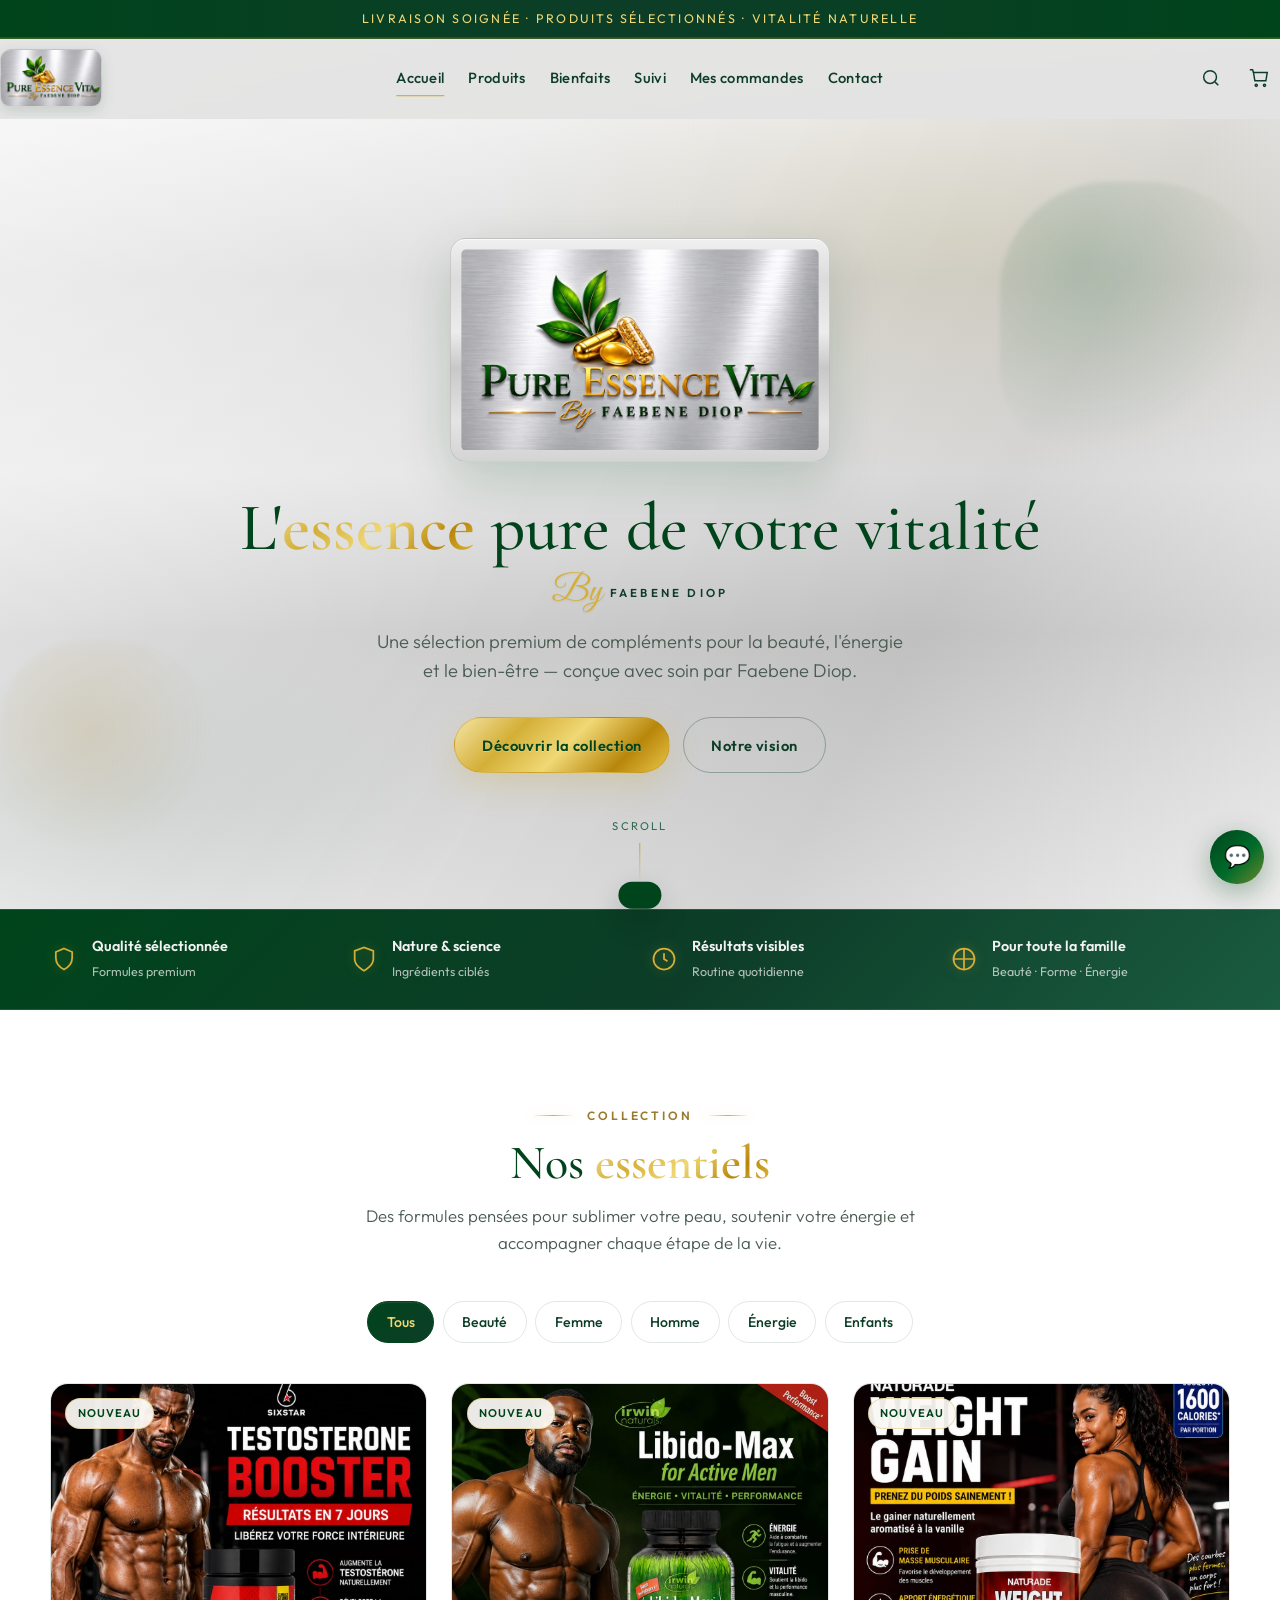
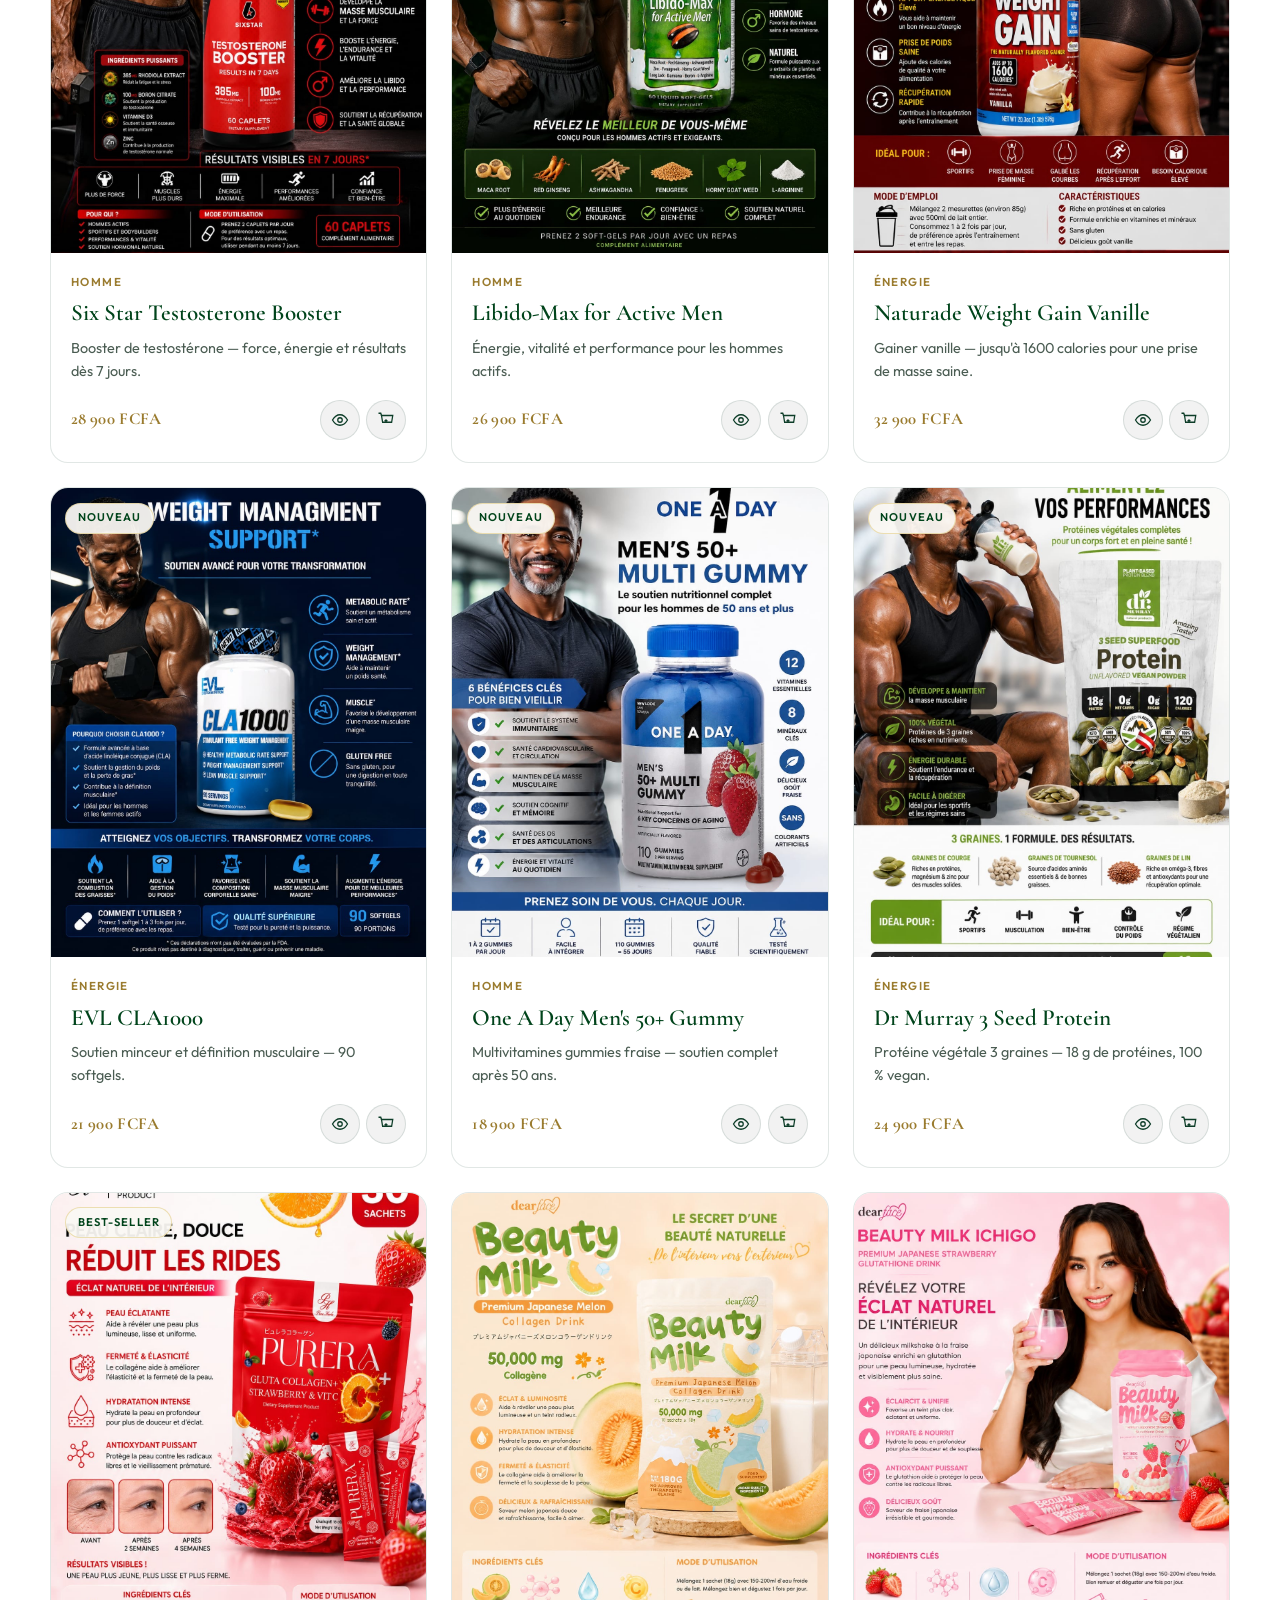
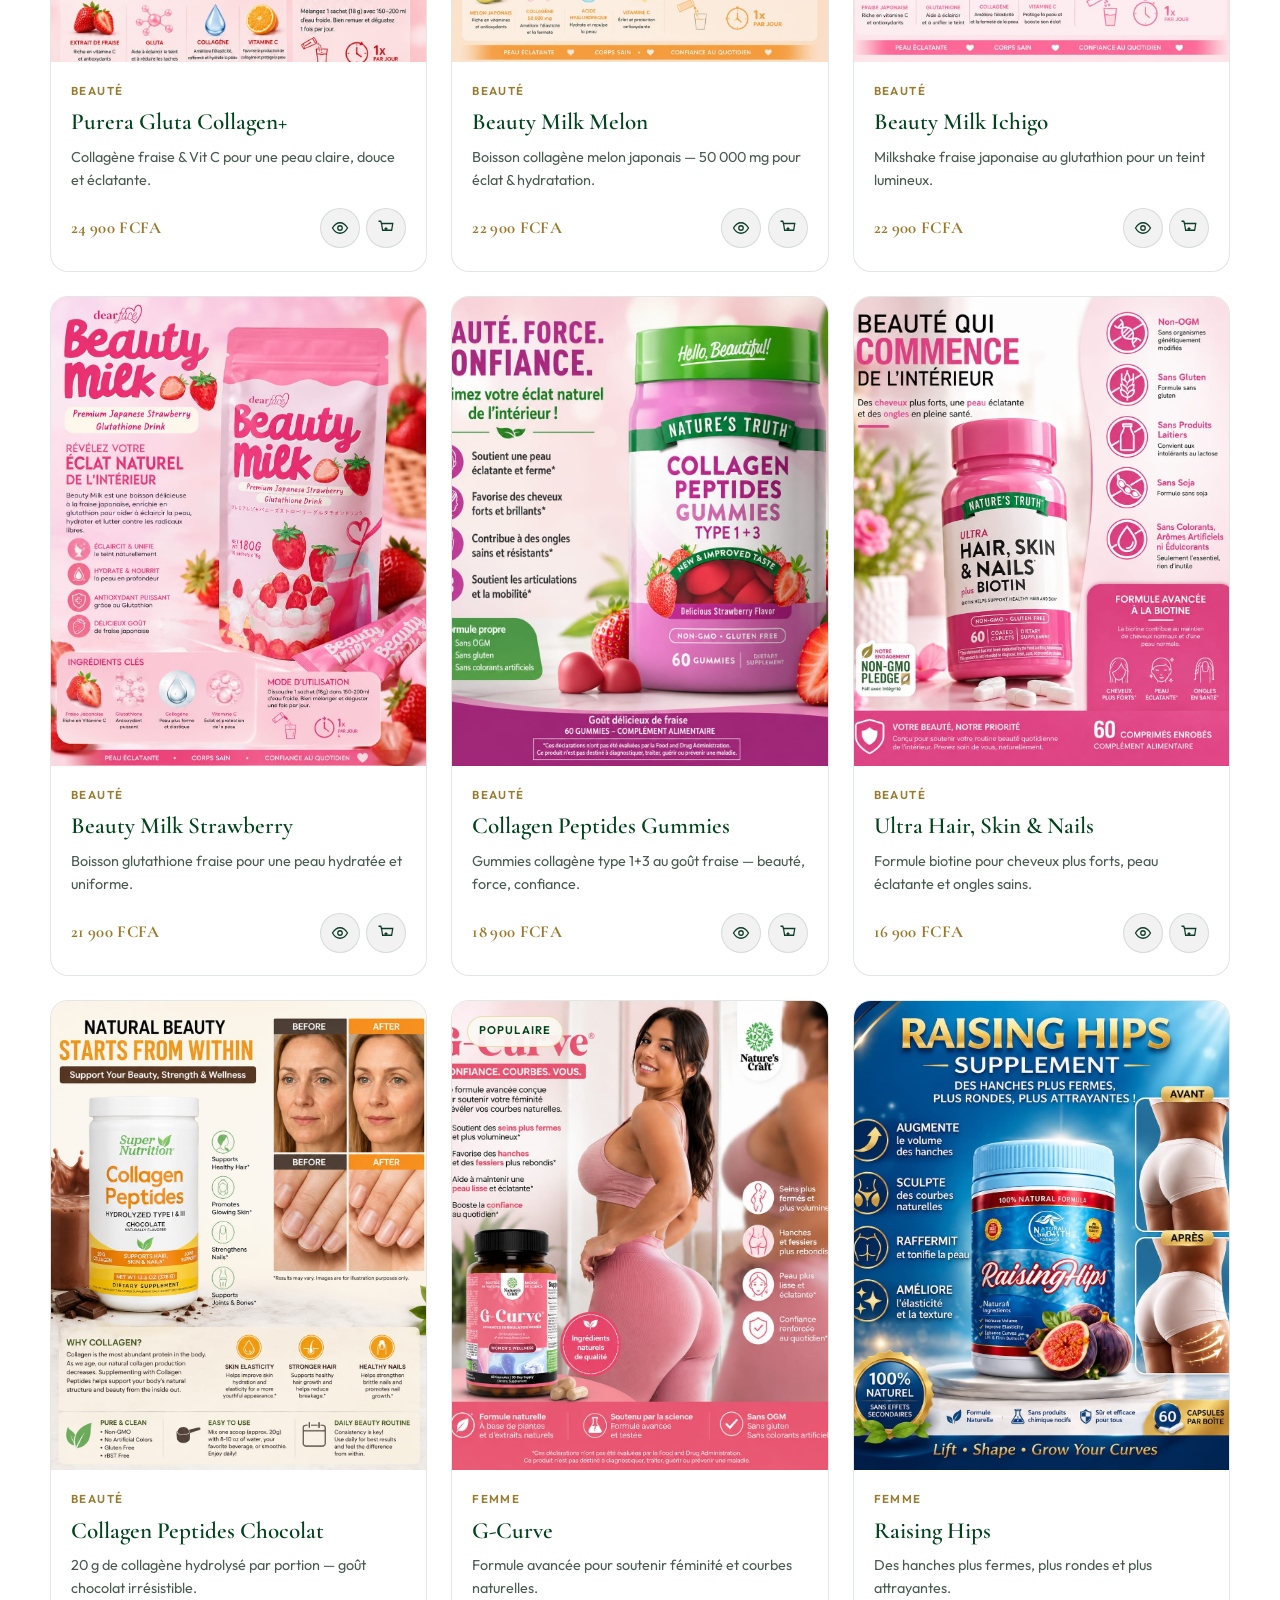
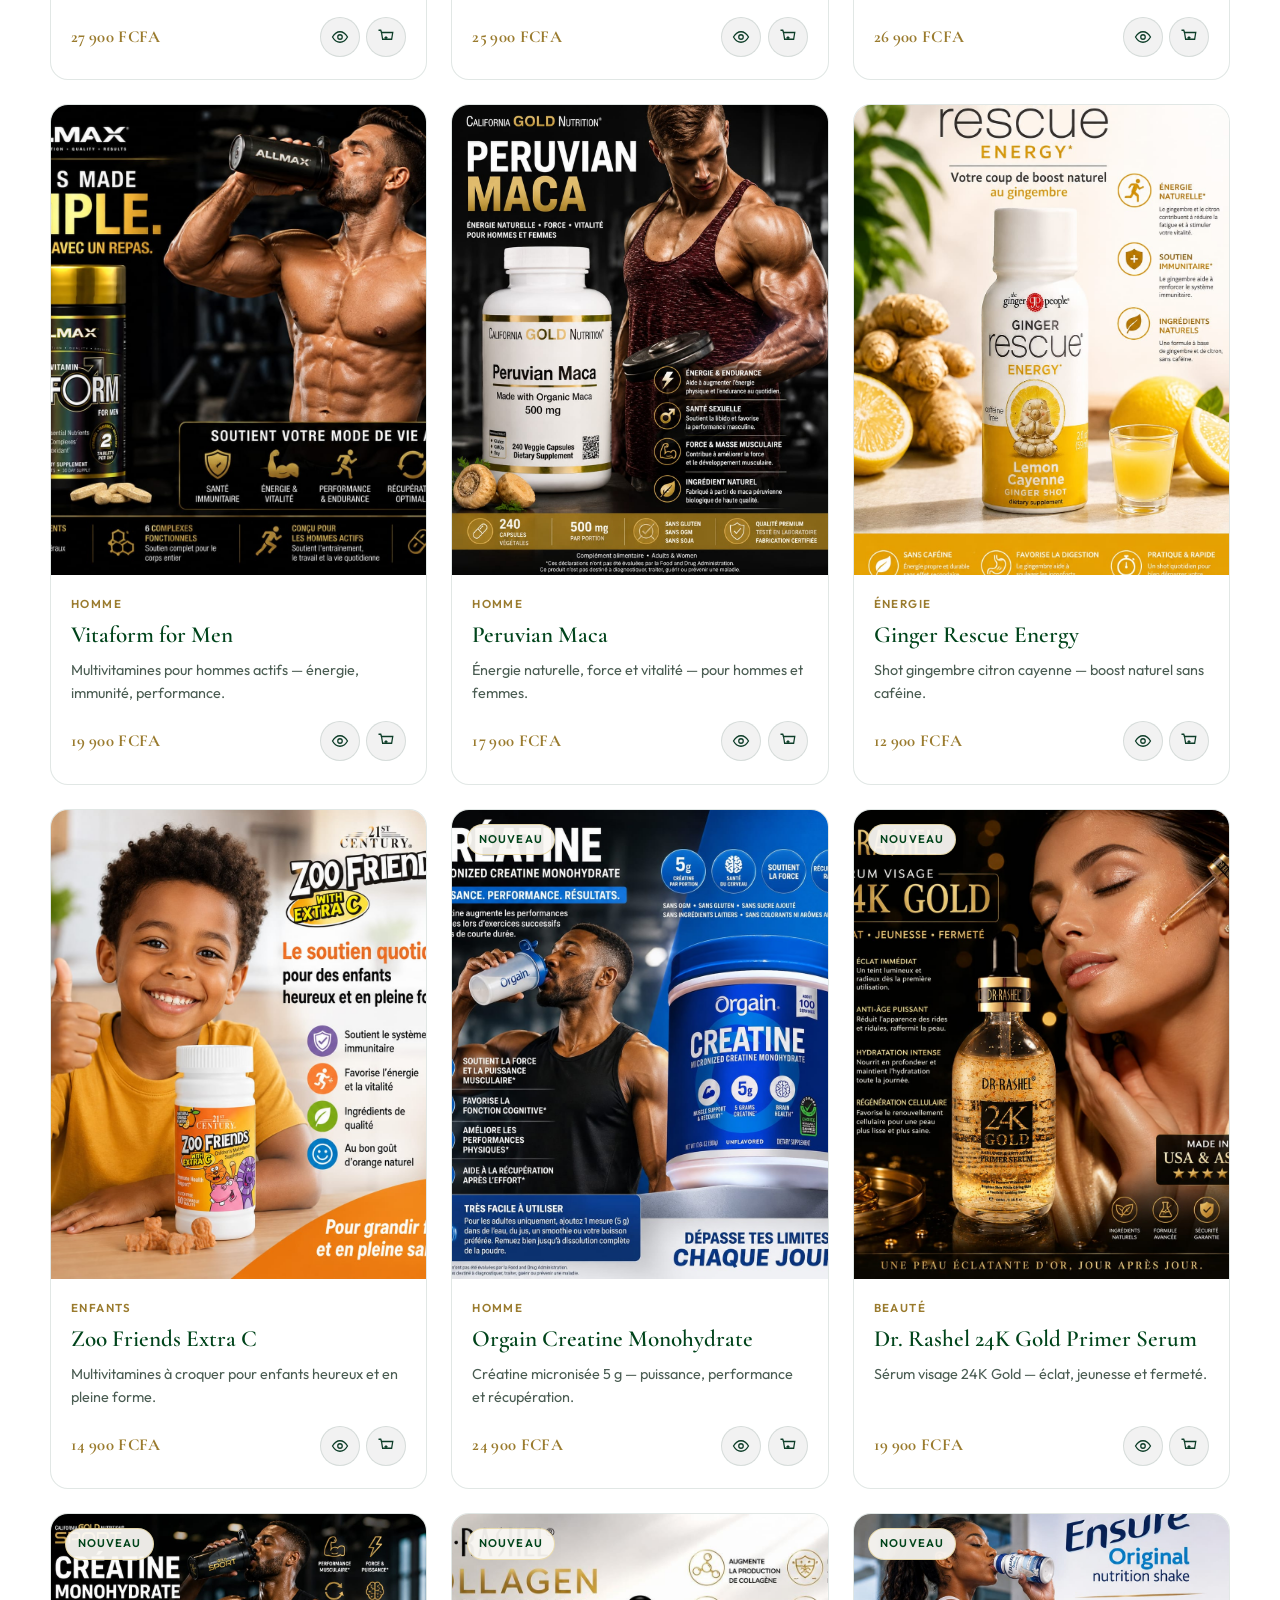
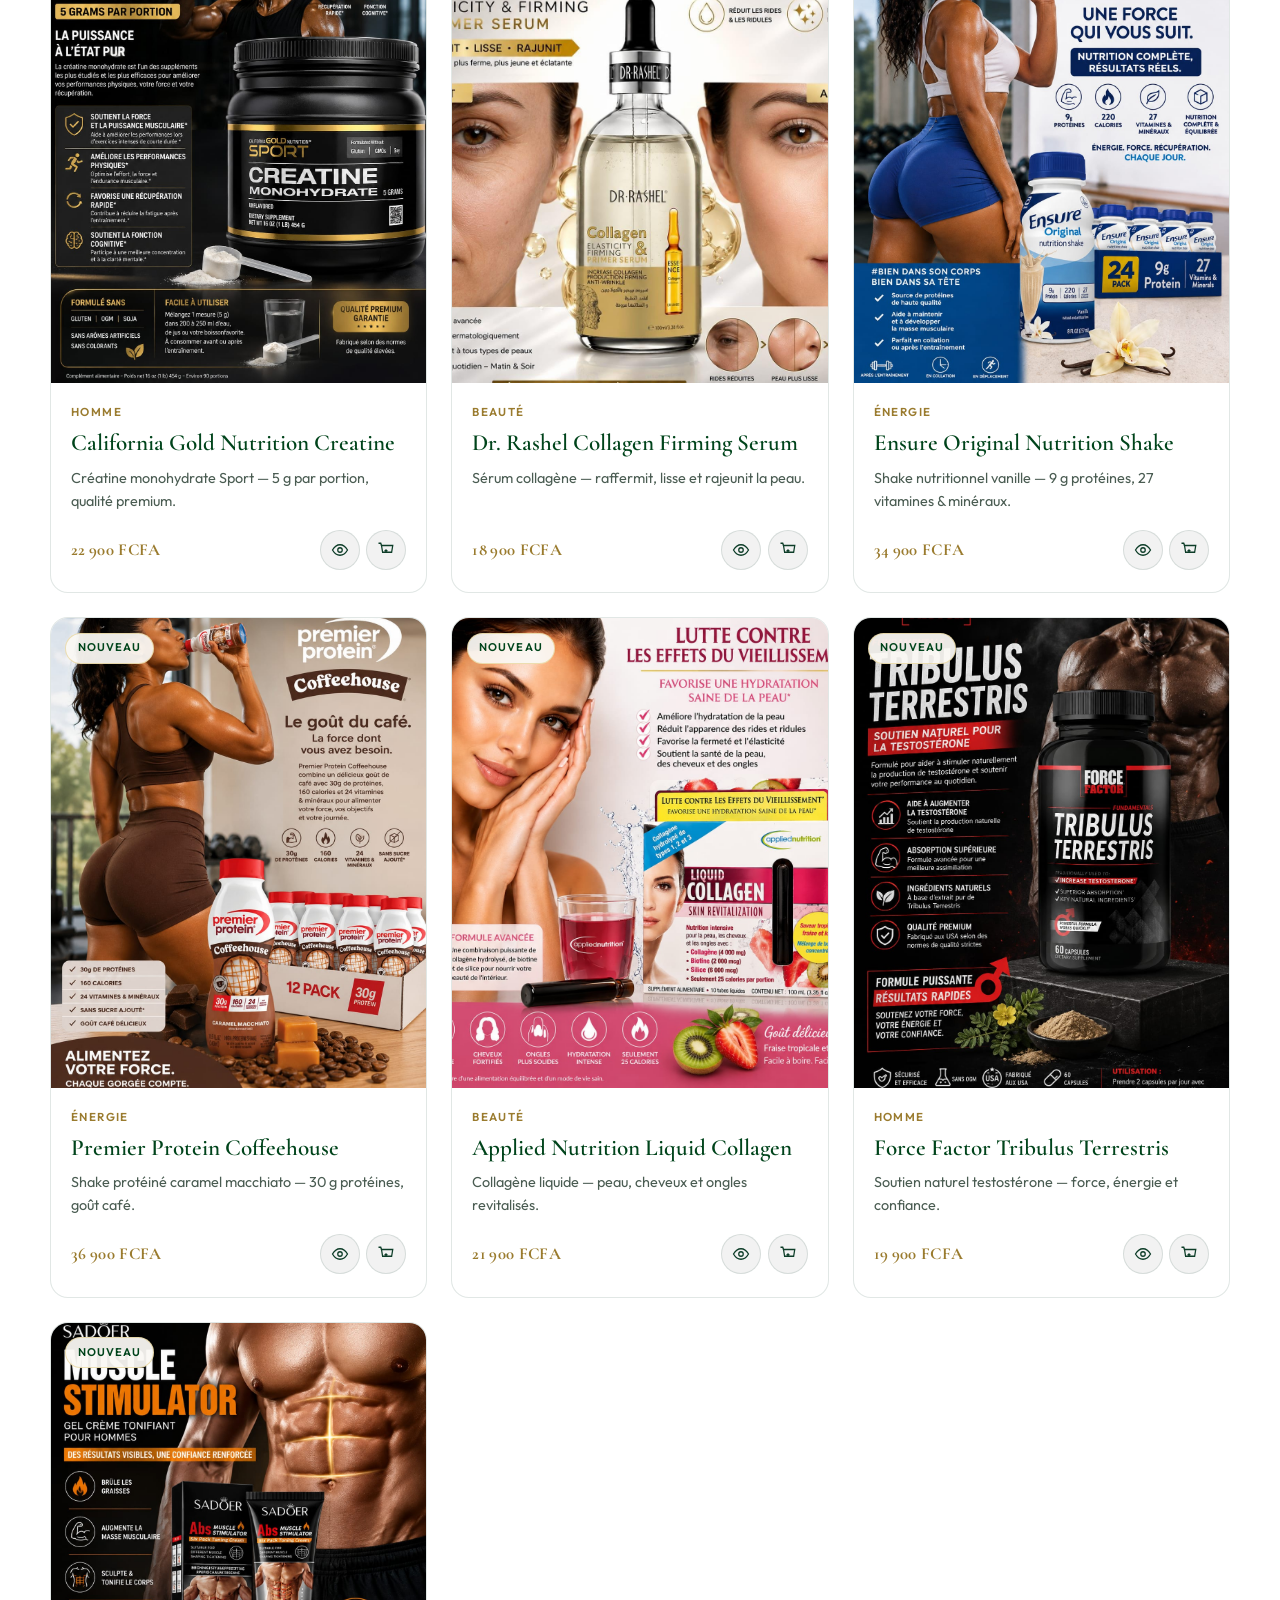
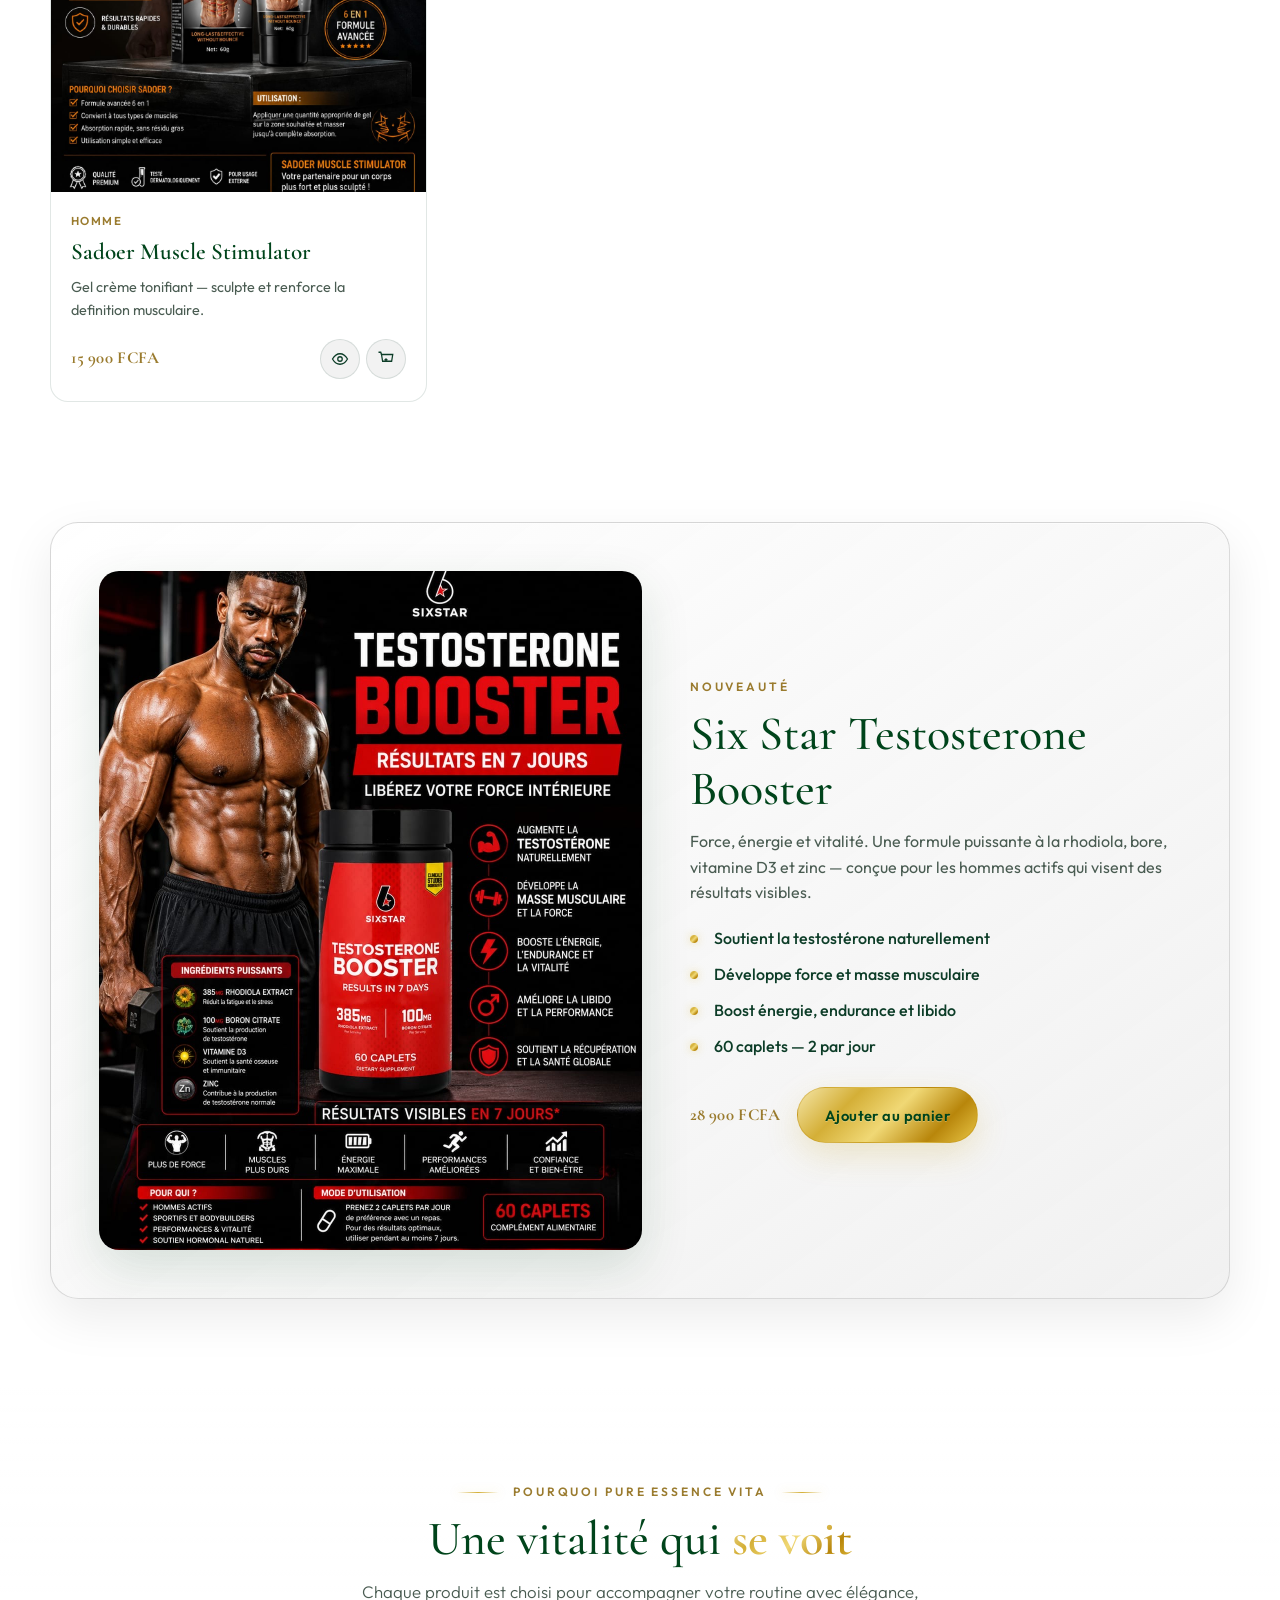
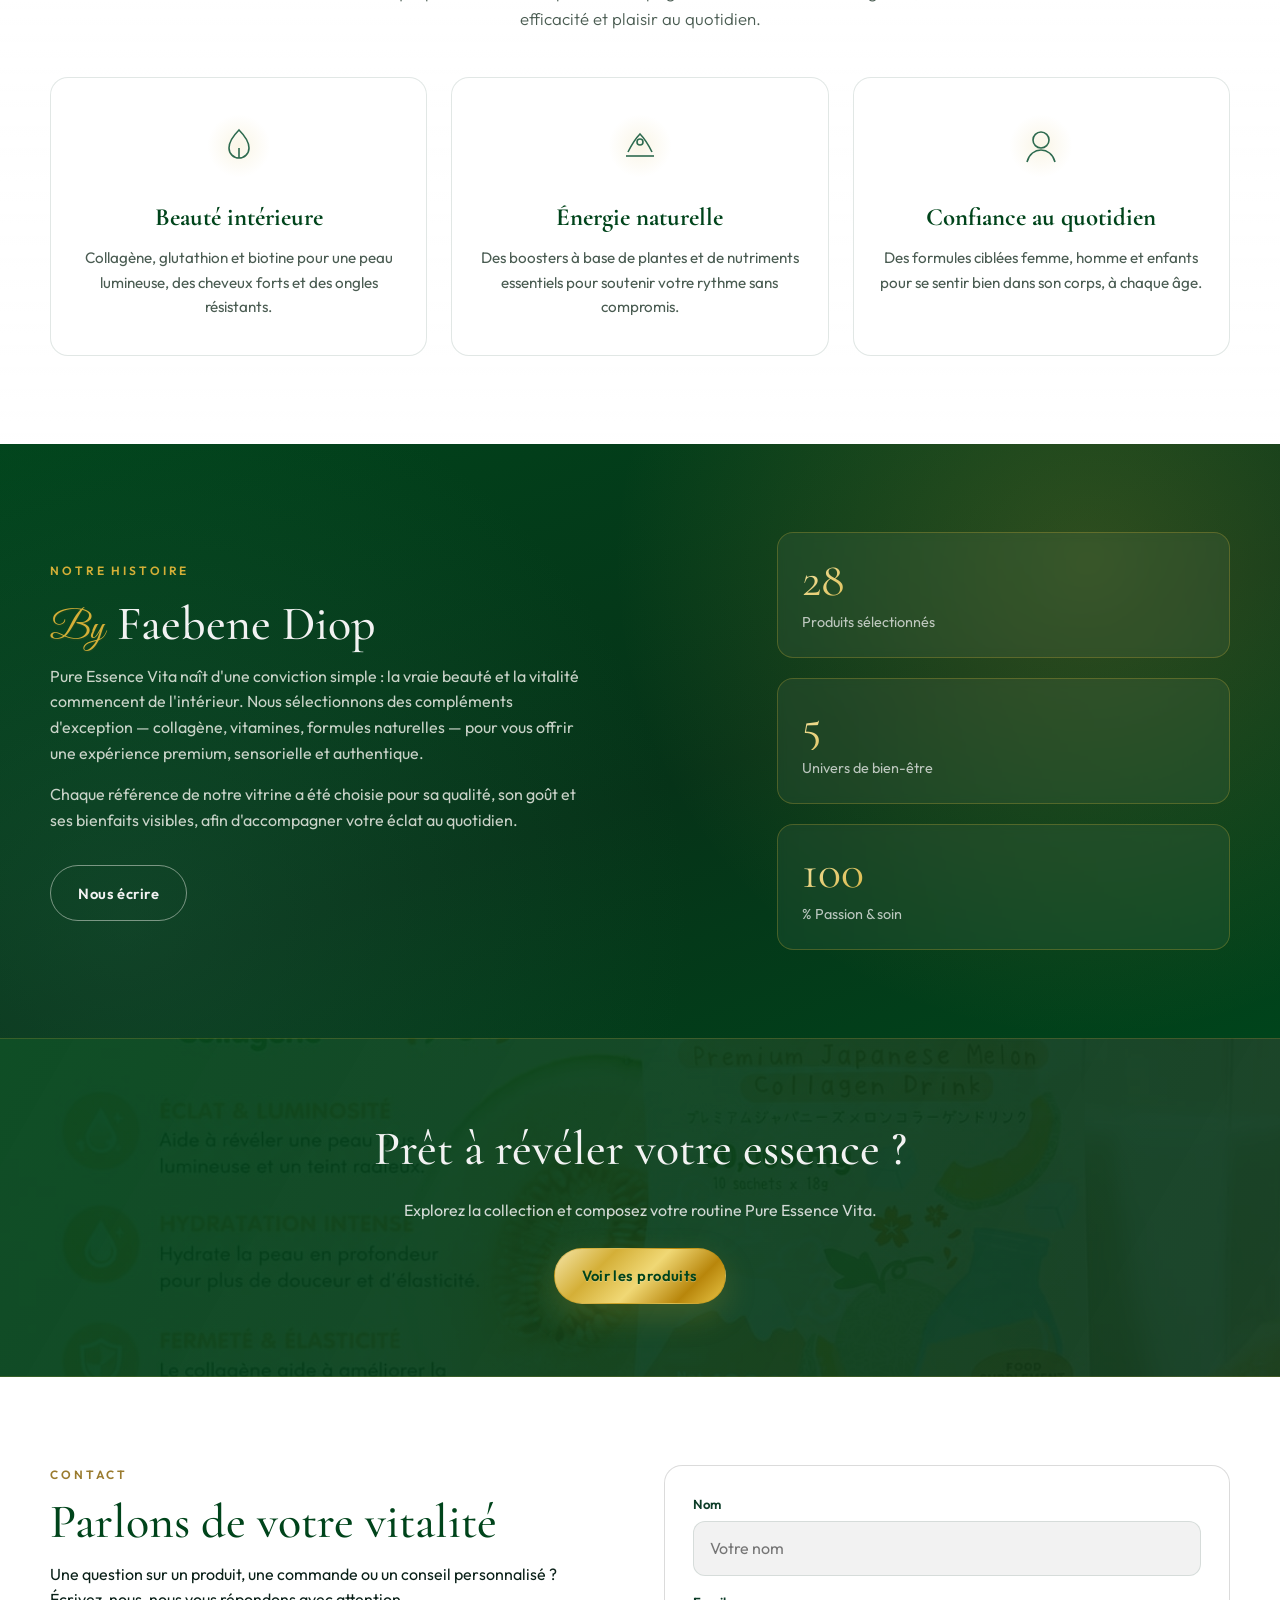
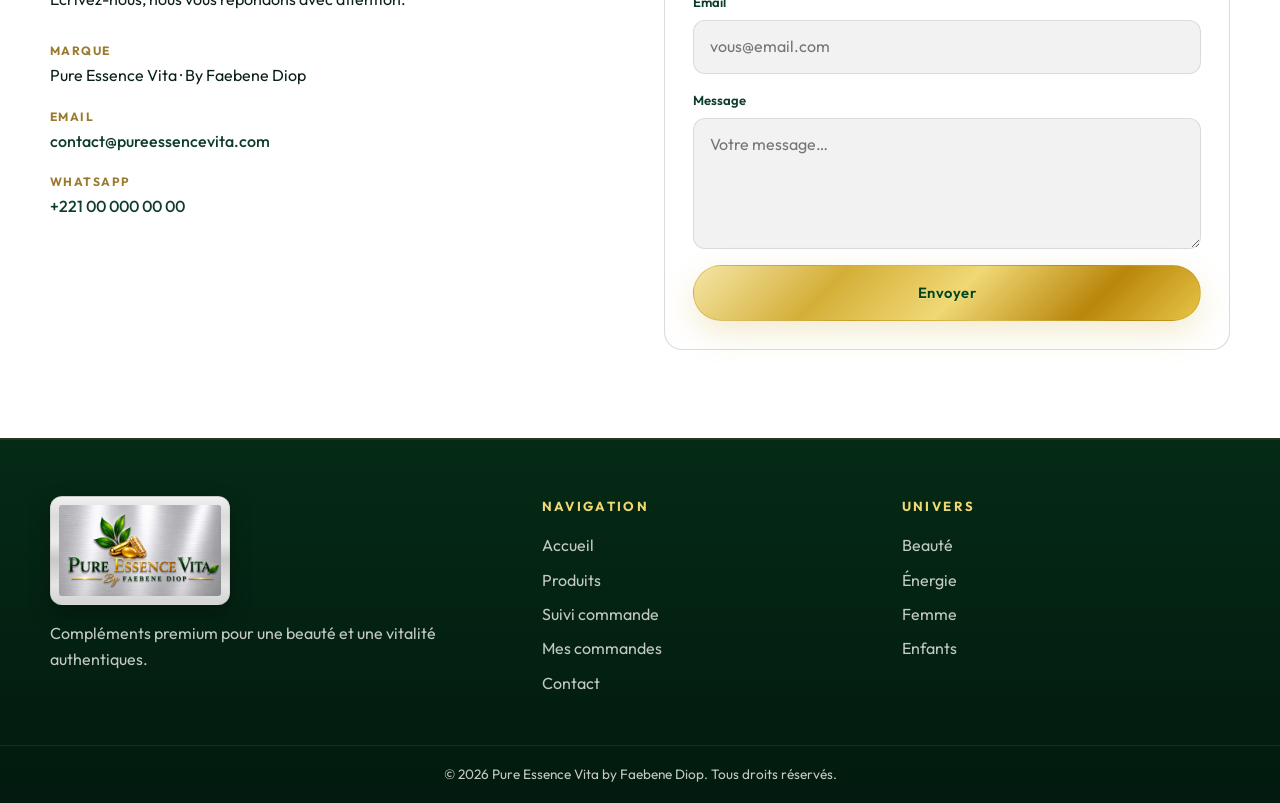
==== commit 0a06a24b: "début backend" ====
--- a/index.html
+++ b/index.html
@@ -7,8 +7,9 @@
   <title>Pure Essence Vita — By Faebene Diop</title>
   <link rel="preconnect" href="https://fonts.googleapis.com" />
   <link rel="preconnect" href="https://fonts.gstatic.com" crossorigin />
-  <link href="https://fonts.googleapis.com/css2?family=Cormorant+Garamond:ital,wght@0,400;0,500;0,600;0,700;1,400;1,500&family=Outfit:wght@300;400;500;600;700&display=swap" rel="stylesheet" />
+  <link href="https://fonts.googleapis.com/css2?family=Cormorant+Garamond:ital,wght@0,400;0,500;0,600;0,700;1,400;1,500&family=Great+Vibes&family=Outfit:wght@300;400;500;600;700&display=swap" rel="stylesheet" />
   <link rel="stylesheet" href="css/style.css" />
+  <link rel="stylesheet" href="css/chatbot.css" />
 </head>
 <body>
   <div class="page-loader" id="pageLoader">
@@ -67,7 +68,11 @@
         <div class="hero__brand reveal">
           <img src="logo/2608843d-81e3-494b-9808-d60e0ec10072.jpeg" alt="Pure Essence Vita by Faebene Diop" class="hero__logo" />
         </div>
-        <h1 class="hero__title reveal reveal-delay-1">L'essence pure de votre vitalité</h1>
+        <h1 class="hero__title reveal reveal-delay-1">L'<span class="text-gold">essence</span> pure de votre <span class="text-green">vitalité</span></h1>
+        <p class="hero__byline reveal reveal-delay-1">
+          <span class="brand-script">By</span>
+          <span class="brand-signature">Faebene Diop</span>
+        </p>
         <p class="hero__subtitle reveal reveal-delay-2">
           Une sélection premium de compléments pour la beauté, l'énergie et le bien-être — conçue avec soin par Faebene Diop.
         </p>
@@ -120,7 +125,7 @@
       <div class="container">
         <div class="section-head reveal">
           <p class="eyebrow">Collection</p>
-          <h2 class="section-title">Nos essentiels</h2>
+          <h2 class="section-title">Nos <span class="text-gold">essentiels</span></h2>
           <p class="section-desc">Des formules pensées pour sublimer votre peau, soutenir votre énergie et accompagner chaque étape de la vie.</p>
         </div>
 
@@ -167,7 +172,7 @@
       <div class="container">
         <div class="section-head reveal">
           <p class="eyebrow">Pourquoi Pure Essence Vita</p>
-          <h2 class="section-title">Une vitalité qui se voit</h2>
+          <h2 class="section-title">Une vitalité qui <span class="text-gold">se voit</span></h2>
           <p class="section-desc">Chaque produit est choisi pour accompagner votre routine avec élégance, efficacité et plaisir au quotidien.</p>
         </div>
 
@@ -202,7 +207,7 @@
       <div class="container story__inner">
         <div class="story__content reveal">
           <p class="eyebrow">Notre histoire</p>
-          <h2 class="section-title">By Faebene Diop</h2>
+          <h2 class="section-title"><span class="brand-script">By</span> Faebene Diop</h2>
           <p>
             Pure Essence Vita naît d'une conviction simple : la vraie beauté et la vitalité commencent de l'intérieur.
             Nous sélectionnons des compléments d'exception — collagène, vitamines, formules naturelles — pour vous offrir une expérience premium, sensorielle et authentique.
@@ -214,7 +219,7 @@
         </div>
         <div class="story__stats reveal">
           <div class="stat">
-            <span class="stat__num" data-count="19">0</span>
+            <span class="stat__num" data-count="28">0</span>
             <span class="stat__label">Produits sélectionnés</span>
           </div>
           <div class="stat">
@@ -360,5 +365,6 @@
   <script src="js/products.js"></script>
   <script src="js/store.js"></script>
   <script src="js/app.js"></script>
+  <script src="js/chatbot.js"></script>
 </body>
 </html>
--- a/css/style.css
+++ b/css/style.css
@@ -3,23 +3,67 @@
    ============================================ */
 
 :root {
-  --forest: #1a4a3a;
-  --forest-deep: #0f2f25;
-  --leaf: #3d7a5a;
-  --mint: #e8f2ec;
-  --gold: #c4a35a;
-  --gold-light: #e2d4a8;
-  --gold-deep: #9a7b35;
-  --cream: #f7f5f0;
-  --ivory: #fffcf7;
-  --ink: #1c1c1a;
-  --muted: #5c635e;
-  --line: rgba(26, 74, 58, 0.12);
-  --shadow: 0 18px 50px rgba(15, 47, 37, 0.12);
+  /* Charte Pure Essence Vita — extraite du logo */
+  --forest: #0d3d28;
+  --forest-deep: #00441b;
+  --forest-rich: #1a5c40;
+  --leaf: #2d6a4f;
+  --leaf-light: #52b788;
+  --mint: #e6f2eb;
+  --gold: #c9a227;
+  --gold-mid: #d4af37;
+  --gold-light: #f0d875;
+  --gold-deep: #9a7b2e;
+  --gold-shine: #ffeaa7;
+  --gold-gradient: linear-gradient(
+    135deg,
+    #f5e6a8 0%,
+    #d4af37 28%,
+    #f0d875 52%,
+    #b8860b 78%,
+    #e8c547 100%
+  );
+  --silver: #d8d8d8;
+  --silver-deep: #b0b0b0;
+  --metal-brush: linear-gradient(
+    180deg,
+    #f0f0f0 0%,
+    #dcdcdc 18%,
+    #ececec 42%,
+    #c8c8c8 58%,
+    #e4e4e4 82%,
+    #d4d4d4 100%
+  );
+  /* Fond métal lisse — comme le logo, sans stries */
+  --metal-base: linear-gradient(
+    180deg,
+    #ececec 0%,
+    #d8d8d8 20%,
+    #e4e4e4 45%,
+    #cccccc 65%,
+    #e2e2e2 100%
+  );
+  --metal-brush-sheen: linear-gradient(
+    120deg,
+    rgba(255, 255, 255, 0.35) 0%,
+    transparent 45%,
+    rgba(0, 0, 0, 0.03) 70%,
+    rgba(255, 255, 255, 0.2) 100%
+  );
+  --bg-logo-metal: var(--metal-brush-sheen), var(--metal-base);
+  --cream: #f3efe6;
+  --ivory: #f2f2f2;
+  --ink: #0a2018;
+  --muted: #4a5c52;
+  --line: rgba(13, 61, 40, 0.12);
+  --line-gold: rgba(212, 175, 55, 0.35);
+  --shadow: 0 18px 50px rgba(0, 68, 27, 0.14);
+  --shadow-gold: 0 12px 32px rgba(201, 162, 39, 0.22);
   --radius: 18px;
   --header-h: 78px;
-  --font-display: "Cormorant Garamond", Georgia, serif;
+  --font-display: "Cormorant Garamond", Georgia, "Times New Roman", serif;
   --font-body: "Outfit", "Segoe UI", sans-serif;
+  --font-script: "Great Vibes", "Brush Script MT", cursive;
   --ease: cubic-bezier(0.22, 1, 0.36, 1);
 }
 
@@ -45,7 +89,8 @@
 body {
   font-family: var(--font-body);
   color: var(--ink);
-  background: var(--ivory);
+  background: var(--bg-logo-metal);
+  background-attachment: fixed;
   line-height: 1.6;
   width: 100%;
   max-width: 100%;
@@ -56,6 +101,17 @@
   position: relative;
 }
 
+body::before {
+  content: "";
+  position: fixed;
+  inset: 0;
+  z-index: -1;
+  pointer-events: none;
+  background:
+    radial-gradient(ellipse 80% 50% at 50% 0%, rgba(212, 175, 55, 0.07), transparent 55%),
+    radial-gradient(ellipse 60% 40% at 100% 100%, rgba(13, 61, 40, 0.05), transparent 50%);
+}
+
 /* Empêche le glissement gauche/droite (iOS / Android) */
 html,
 body {
@@ -104,7 +160,7 @@
   display: grid;
   place-content: center;
   gap: 1.5rem;
-  background: var(--ivory);
+  background: var(--bg-logo-metal);
   transition: opacity 0.6s var(--ease), visibility 0.6s;
 }
 
@@ -117,9 +173,19 @@
 .loader-logo {
   width: min(240px, 62vw);
   margin-inline: auto;
-  animation: breathe 1.6s ease-in-out infinite;
-  border-radius: 12px;
-  box-shadow: 0 12px 40px rgba(15, 47, 37, 0.18);
+  animation: loaderIn 0.5s var(--ease) forwards;
+  border-radius: 14px;
+  background: var(--metal-brush);
+  padding: 0.5rem;
+  border: 1px solid rgba(176, 176, 176, 0.45);
+  box-shadow:
+    0 12px 40px rgba(0, 68, 27, 0.18),
+    inset 0 1px 0 rgba(255, 255, 255, 0.65);
+}
+
+@keyframes loaderIn {
+  from { opacity: 0; transform: scale(0.97); }
+  to { opacity: 1; transform: scale(1); }
 }
 
 .loader-bar {
@@ -150,14 +216,16 @@
 
 /* ---------- Announcement ---------- */
 .announcement {
-  background: var(--forest-deep);
+  background: linear-gradient(90deg, var(--forest-deep), var(--forest) 50%, var(--forest-deep));
   color: var(--gold-light);
   text-align: center;
   font-size: 0.78rem;
-  letter-spacing: 0.14em;
+  letter-spacing: 0.18em;
   text-transform: uppercase;
   padding: 0.55rem 1rem;
   overflow: hidden;
+  border-bottom: 1px solid rgba(212, 175, 55, 0.25);
+  box-shadow: inset 0 -1px 0 rgba(240, 216, 117, 0.12);
 }
 
 .announcement p {
@@ -171,8 +239,8 @@
   position: sticky;
   top: 0;
   z-index: 100;
-  background: rgba(255, 252, 247, 0.86);
-  backdrop-filter: blur(14px);
+  background: rgba(228, 228, 228, 0.88);
+  backdrop-filter: blur(14px) saturate(1.1);
   border-bottom: 1px solid transparent;
   transition: border-color 0.3s, box-shadow 0.3s, background 0.3s;
   width: 100%;
@@ -187,9 +255,9 @@
 }
 
 .header.is-scrolled {
-  border-bottom-color: var(--line);
-  box-shadow: 0 8px 30px rgba(15, 47, 37, 0.06);
-  background: rgba(255, 252, 247, 0.95);
+  border-bottom-color: rgba(176, 176, 176, 0.55);
+  box-shadow: 0 8px 30px rgba(0, 0, 0, 0.08);
+  background: rgba(236, 236, 236, 0.95);
 }
 
 .header__inner {
@@ -215,9 +283,12 @@
   width: auto;
   max-width: min(220px, 46vw);
   object-fit: contain;
-  border-radius: 8px;
-  background: linear-gradient(180deg, #e8e8e8, #cfcfcf);
-  box-shadow: 0 4px 14px rgba(15, 47, 37, 0.12);
+  border-radius: 10px;
+  background: var(--metal-brush);
+  box-shadow:
+    0 4px 14px rgba(0, 68, 27, 0.14),
+    inset 0 1px 0 rgba(255, 255, 255, 0.65);
+  border: 1px solid rgba(176, 176, 176, 0.45);
 }
 
 .nav {
@@ -327,7 +398,7 @@
   height: 18px;
   padding: 0 4px;
   border-radius: 999px;
-  background: var(--gold);
+  background: var(--gold-gradient);
   color: var(--forest-deep);
   font-size: 0.68rem;
   font-weight: 700;
@@ -335,6 +406,7 @@
   place-items: center;
   transform: scale(0);
   transition: transform 0.25s var(--ease);
+  border: 1px solid rgba(184, 134, 11, 0.4);
 }
 
 .cart-count.has-items {
@@ -416,13 +488,16 @@
 }
 
 .btn--gold {
-  background: linear-gradient(135deg, var(--gold-light), var(--gold) 45%, var(--gold-deep));
+  background: var(--gold-gradient);
   color: var(--forest-deep);
-  box-shadow: 0 10px 28px rgba(196, 163, 90, 0.28);
+  box-shadow: var(--shadow-gold);
+  border: 1px solid rgba(184, 134, 11, 0.35);
+  text-shadow: 0 1px 0 rgba(255, 255, 255, 0.25);
 }
 
 .btn--gold:hover {
-  box-shadow: 0 14px 34px rgba(196, 163, 90, 0.4);
+  box-shadow: 0 16px 40px rgba(201, 162, 39, 0.38);
+  filter: brightness(1.03);
 }
 
 .btn--ghost {
@@ -457,18 +532,17 @@
   display: grid;
   place-items: center;
   overflow: hidden;
-  background:
-    radial-gradient(ellipse 80% 60% at 70% 20%, rgba(61, 122, 90, 0.14), transparent 55%),
-    radial-gradient(ellipse 60% 50% at 15% 80%, rgba(196, 163, 90, 0.16), transparent 50%),
-    linear-gradient(165deg, #f3f7f4 0%, var(--ivory) 45%, #f0ebe1 100%);
+  background: var(--bg-logo-metal);
 }
 
 .hero__bg {
   position: absolute;
   inset: 0;
-  background-image:
-    url("data:image/svg+xml,%3Csvg width='60' height='60' viewBox='0 0 60 60' xmlns='http://www.w3.org/2000/svg'%3E%3Cg fill='none' fill-rule='evenodd'%3E%3Cg fill='%231a4a3a' fill-opacity='0.03'%3E%3Cpath d='M36 34v-4h-2v4h-4v2h4v4h2v-4h4v-2h-4zm0-30V0h-2v4h-4v2h4v4h2V6h4V4h-4zM6 34v-4H4v4H0v2h4v4h2v-4h4v-2H6zM6 4V0H4v4H0v2h4v4h2V6h4V4H6z'/%3E%3C/g%3E%3C/g%3E%3C/svg%3E");
-  opacity: 0.7;
+  background:
+    radial-gradient(ellipse 70% 55% at 75% 15%, rgba(212, 175, 55, 0.1), transparent 55%),
+    radial-gradient(ellipse 55% 45% at 10% 85%, rgba(13, 61, 40, 0.08), transparent 50%),
+    var(--metal-brush-sheen);
+  opacity: 1;
   pointer-events: none;
 }
 
@@ -519,8 +593,13 @@
   width: min(380px, 78vw);
   max-width: 100%;
   margin: 0 auto 1.75rem;
-  border-radius: 14px;
-  box-shadow: 0 18px 48px rgba(15, 47, 37, 0.16);
+  border-radius: 16px;
+  background: var(--metal-brush);
+  padding: 0.65rem;
+  border: 1px solid rgba(176, 176, 176, 0.5);
+  box-shadow:
+    0 20px 52px rgba(0, 68, 27, 0.18),
+    inset 0 1px 0 rgba(255, 255, 255, 0.7);
   filter: none;
 }
 
@@ -528,13 +607,51 @@
   font-family: var(--font-display);
   font-size: clamp(1.85rem, 6.5vw, 4.2rem);
   font-weight: 500;
-  line-height: 1.15;
+  line-height: 1.12;
   color: var(--forest-deep);
-  margin-bottom: 1rem;
+  margin-bottom: 0.65rem;
   padding-inline: 0.25rem;
   overflow-wrap: break-word;
   word-break: break-word;
   hyphens: auto;
+}
+
+.hero__byline {
+  display: flex;
+  align-items: center;
+  justify-content: center;
+  gap: 0.5rem;
+  flex-wrap: wrap;
+  margin-bottom: 1rem;
+  font-size: clamp(0.95rem, 2vw, 1.1rem);
+}
+
+.brand-script {
+  font-family: var(--font-script);
+  font-size: clamp(1.6rem, 4vw, 2.2rem);
+  color: var(--gold-mid);
+  line-height: 1;
+  text-shadow: 0 1px 2px rgba(154, 123, 46, 0.2);
+}
+
+.brand-signature {
+  font-size: 0.72rem;
+  font-weight: 600;
+  letter-spacing: 0.28em;
+  text-transform: uppercase;
+  color: var(--forest);
+}
+
+.text-gold {
+  background: var(--gold-gradient);
+  -webkit-background-clip: text;
+  background-clip: text;
+  color: transparent;
+  font-weight: 600;
+}
+
+.text-green {
+  color: var(--forest-deep);
 }
 
 .hero__subtitle {
@@ -588,9 +705,11 @@
 
 /* ---------- Trust strip ---------- */
 .trust-strip {
-  background: var(--forest);
+  background: linear-gradient(135deg, var(--forest-deep) 0%, var(--forest) 55%, var(--forest-rich) 100%);
   color: var(--ivory);
   padding: 1.6rem 0;
+  border-top: 1px solid rgba(212, 175, 55, 0.2);
+  border-bottom: 1px solid rgba(212, 175, 55, 0.2);
 }
 
 .trust-strip__grid {
@@ -608,8 +727,9 @@
 .trust-item svg {
   width: 28px;
   height: 28px;
-  color: var(--gold);
+  color: var(--gold-mid);
   flex-shrink: 0;
+  filter: drop-shadow(0 0 6px rgba(212, 175, 55, 0.35));
 }
 
 .trust-item strong {
@@ -630,9 +750,24 @@
   margin: 0 auto 2.75rem;
 }
 
+.section-head .eyebrow {
+  display: inline-flex;
+  align-items: center;
+  gap: 0.85rem;
+}
+
+.section-head .eyebrow::before,
+.section-head .eyebrow::after {
+  content: "";
+  width: 42px;
+  height: 1px;
+  background: linear-gradient(90deg, transparent, var(--gold-mid), transparent);
+  box-shadow: 0 0 10px rgba(212, 175, 55, 0.35);
+}
+
 .eyebrow {
   font-size: 0.75rem;
-  letter-spacing: 0.22em;
+  letter-spacing: 0.24em;
   text-transform: uppercase;
   color: var(--gold-deep);
   font-weight: 600;
@@ -648,6 +783,10 @@
   margin-bottom: 0.75rem;
 }
 
+.section-title .text-gold {
+  font-weight: 600;
+}
+
 .section-desc {
   color: var(--muted);
   font-weight: 300;
@@ -658,6 +797,18 @@
 .benefits,
 .contact {
   padding: 5.5rem 0;
+  background: transparent;
+}
+
+.products {
+  position: relative;
+}
+
+.products .container,
+.benefits .container,
+.contact .container {
+  position: relative;
+  z-index: 1;
 }
 
 /* ---------- Filters & Products ---------- */
@@ -687,9 +838,10 @@
 }
 
 .filter-btn.is-active {
-  background: var(--forest);
-  border-color: var(--forest);
-  color: var(--ivory);
+  background: linear-gradient(135deg, var(--forest-deep), var(--forest));
+  border-color: var(--forest-deep);
+  color: var(--gold-light);
+  box-shadow: inset 0 1px 0 rgba(255, 255, 255, 0.08);
 }
 
 .products__grid {
@@ -715,6 +867,20 @@
   opacity: 0;
   transform: translateY(24px);
   animation: cardIn 0.7s var(--ease) forwards;
+  position: relative;
+}
+
+.product-card::before {
+  content: "";
+  position: absolute;
+  top: 0;
+  left: 0;
+  right: 0;
+  height: 3px;
+  background: var(--gold-gradient);
+  opacity: 0;
+  transition: opacity 0.35s var(--ease);
+  z-index: 1;
 }
 
 .product-card.is-hidden {
@@ -731,14 +897,18 @@
 .product-card:hover {
   transform: translateY(-8px);
   box-shadow: var(--shadow);
-  border-color: rgba(196, 163, 90, 0.35);
+  border-color: var(--line-gold);
+}
+
+.product-card:hover::before {
+  opacity: 1;
 }
 
 .product-card__media {
   position: relative;
   aspect-ratio: 4 / 5;
   overflow: hidden;
-  background: var(--cream);
+  background: var(--metal-brush);
   cursor: pointer;
 }
 
@@ -757,15 +927,16 @@
   position: absolute;
   top: 0.9rem;
   left: 0.9rem;
-  background: rgba(255, 252, 247, 0.92);
-  color: var(--forest);
+  background: rgba(250, 248, 244, 0.94);
+  color: var(--forest-deep);
   font-size: 0.7rem;
   font-weight: 600;
-  letter-spacing: 0.08em;
+  letter-spacing: 0.1em;
   text-transform: uppercase;
   padding: 0.35rem 0.7rem;
   border-radius: 999px;
-  border: 1px solid var(--line);
+  border: 1px solid var(--line-gold);
+  z-index: 2;
 }
 
 .product-card__body {
@@ -812,9 +983,11 @@
 
 .price {
   font-weight: 700;
-  color: var(--forest);
+  color: var(--gold-deep);
   font-size: 1.05rem;
   white-space: nowrap;
+  font-family: var(--font-display);
+  letter-spacing: 0.02em;
 }
 
 .product-card__actions {
@@ -858,10 +1031,14 @@
   grid-template-columns: 1.05fr 0.95fr;
   gap: 3rem;
   align-items: center;
-  background: linear-gradient(135deg, var(--mint), #f5f0e6);
+  background: linear-gradient(145deg, rgba(255, 255, 255, 0.5), rgba(220, 220, 220, 0.4));
+  border: 1px solid rgba(176, 176, 176, 0.45);
   border-radius: 28px;
   padding: clamp(1.5rem, 4vw, 3rem);
   overflow: hidden;
+  box-shadow:
+    0 18px 50px rgba(0, 0, 0, 0.08),
+    inset 0 1px 0 rgba(255, 255, 255, 0.6);
 }
 
 .featured__visual {
@@ -908,7 +1085,8 @@
   width: 8px;
   height: 8px;
   border-radius: 50%;
-  background: var(--gold);
+  background: var(--gold-gradient);
+  box-shadow: 0 0 8px rgba(212, 175, 55, 0.4);
 }
 
 .featured__actions {
@@ -920,8 +1098,7 @@
 
 /* ---------- Benefits ---------- */
 .benefits {
-  background:
-    linear-gradient(180deg, transparent, rgba(232, 242, 236, 0.55), transparent);
+  background: linear-gradient(180deg, rgba(255, 255, 255, 0.08), transparent, rgba(255, 255, 255, 0.06));
 }
 
 .benefits__grid {
@@ -936,12 +1113,13 @@
   background: #fff;
   border: 1px solid var(--line);
   border-radius: var(--radius);
-  transition: transform 0.35s var(--ease), box-shadow 0.35s;
+  transition: transform 0.35s var(--ease), box-shadow 0.35s, border-color 0.35s;
 }
 
 .benefit-card:hover {
   transform: translateY(-6px);
   box-shadow: var(--shadow);
+  border-color: var(--line-gold);
 }
 
 .benefit-card__icon {
@@ -951,6 +1129,8 @@
   color: var(--leaf);
   display: grid;
   place-items: center;
+  background: radial-gradient(circle, rgba(212, 175, 55, 0.12), transparent 70%);
+  border-radius: 50%;
 }
 
 .benefit-card__icon svg {
@@ -974,7 +1154,7 @@
 .story {
   position: relative;
   padding: 5.5rem 0;
-  background: var(--forest-deep);
+  background: linear-gradient(160deg, var(--forest-deep) 0%, #063318 55%, var(--forest-deep) 100%);
   color: var(--ivory);
   overflow: hidden;
 }
@@ -983,8 +1163,8 @@
   position: absolute;
   inset: 0;
   background:
-    radial-gradient(circle at 85% 20%, rgba(196, 163, 90, 0.18), transparent 40%),
-    radial-gradient(circle at 10% 80%, rgba(61, 122, 90, 0.25), transparent 45%);
+    radial-gradient(circle at 85% 20%, rgba(212, 175, 55, 0.2), transparent 40%),
+    radial-gradient(circle at 10% 80%, rgba(45, 106, 79, 0.28), transparent 45%);
   pointer-events: none;
 }
 
@@ -997,11 +1177,18 @@
 }
 
 .story .eyebrow {
-  color: var(--gold);
+  color: var(--gold-mid);
 }
 
 .story .section-title {
   color: var(--ivory);
+}
+
+.story .section-title .brand-script {
+  font-size: clamp(1.8rem, 3vw, 2.4rem);
+  display: inline-block;
+  margin-right: 0.15rem;
+  vertical-align: middle;
 }
 
 .story__content p {
@@ -1021,9 +1208,10 @@
 
 .stat {
   padding: 1.4rem 1.5rem;
-  border: 1px solid rgba(226, 212, 168, 0.25);
+  border: 1px solid rgba(212, 175, 55, 0.28);
   border-radius: 16px;
-  background: rgba(255, 252, 247, 0.04);
+  background: rgba(250, 248, 244, 0.05);
+  backdrop-filter: blur(4px);
 }
 
 .stat__num {
@@ -1031,7 +1219,10 @@
   font-family: var(--font-display);
   font-size: 3rem;
   line-height: 1;
-  color: var(--gold);
+  background: var(--gold-gradient);
+  -webkit-background-clip: text;
+  background-clip: text;
+  color: transparent;
   margin-bottom: 0.35rem;
 }
 
@@ -1044,8 +1235,10 @@
 .cta-banner {
   padding: 4.5rem 0;
   background:
-    linear-gradient(120deg, rgba(26, 74, 58, 0.92), rgba(15, 47, 37, 0.88)),
+    linear-gradient(120deg, rgba(0, 68, 27, 0.94), rgba(6, 51, 24, 0.9)),
     url("../img/f8d74968-cfa2-4338-9abc-8c8cd485d230.jpeg") center/cover;
+  border-top: 1px solid rgba(212, 175, 55, 0.2);
+  border-bottom: 1px solid rgba(212, 175, 55, 0.2);
 }
 
 .cta-banner__inner {
@@ -1101,12 +1294,13 @@
 }
 
 .contact__form {
-  background: #fff;
-  border: 1px solid var(--line);
+  background: rgba(255, 255, 255, 0.82);
+  border: 1px solid rgba(176, 176, 176, 0.45);
   border-radius: var(--radius);
   padding: 1.75rem;
   display: grid;
   gap: 1rem;
+  box-shadow: inset 0 1px 0 rgba(255, 255, 255, 0.8);
 }
 
 .form-row {
@@ -1147,9 +1341,10 @@
 
 /* ---------- Footer ---------- */
 .footer {
-  background: #0c221b;
-  color: rgba(255, 252, 247, 0.78);
+  background: linear-gradient(180deg, #052a16 0%, #021a0f 100%);
+  color: rgba(250, 248, 244, 0.78);
   padding-top: 3.5rem;
+  border-top: 2px solid rgba(212, 175, 55, 0.18);
 }
 
 .footer__grid {
@@ -1162,16 +1357,17 @@
 .footer__brand img {
   width: 180px;
   margin-bottom: 1rem;
-  background: transparent;
-  border-radius: 10px;
-  padding: 0;
-  box-shadow: 0 8px 22px rgba(0, 0, 0, 0.25);
+  background: var(--metal-brush);
+  border-radius: 12px;
+  padding: 0.5rem;
+  border: 1px solid rgba(176, 176, 176, 0.35);
+  box-shadow: 0 8px 22px rgba(0, 0, 0, 0.3);
 }
 
 .footer h4 {
   color: var(--gold-light);
   font-size: 0.82rem;
-  letter-spacing: 0.14em;
+  letter-spacing: 0.18em;
   text-transform: uppercase;
   margin-bottom: 1rem;
 }
@@ -1279,7 +1475,8 @@
 .modal__price {
   font-size: 1.25rem;
   font-weight: 700;
-  color: var(--forest);
+  font-family: var(--font-display);
+  color: var(--gold-deep);
   margin-bottom: 1rem;
 }
 
--- a/css/chatbot.css
+++ b/css/chatbot.css
@@ -0,0 +1,229 @@
+/* Pure Essence Vita — Chatbot widget */
+.pev-chat {
+  position: fixed;
+  right: max(1rem, env(safe-area-inset-right));
+  bottom: max(1rem, env(safe-area-inset-bottom));
+  z-index: 9999;
+  font-family: "Outfit", system-ui, sans-serif;
+}
+
+.pev-chat__toggle {
+  display: flex;
+  align-items: center;
+  justify-content: center;
+  width: 3.35rem;
+  height: 3.35rem;
+  padding: 0;
+  border: none;
+  border-radius: 50%;
+  cursor: pointer;
+  color: #fff;
+  background: linear-gradient(135deg, #00441b 0%, #006b2b 55%, #c9a227 140%);
+  box-shadow: 0 8px 28px rgba(0, 68, 27, 0.35);
+  transition: transform 0.2s ease, box-shadow 0.2s ease, opacity 0.2s ease;
+}
+
+.pev-chat__toggle:hover {
+  transform: translateY(-2px) scale(1.04);
+  box-shadow: 0 12px 32px rgba(0, 68, 27, 0.42);
+}
+
+.pev-chat__toggle.is-open {
+  opacity: 0;
+  visibility: hidden;
+  pointer-events: none;
+  transform: scale(0.85);
+}
+
+.pev-chat__toggle-icon {
+  font-size: 1.35rem;
+  line-height: 1;
+}
+
+.pev-chat__panel {
+  position: absolute;
+  right: 0;
+  bottom: 0;
+  width: min(360px, calc(100vw - 2rem));
+  height: min(520px, calc(100vh - 2rem));
+  display: none;
+  flex-direction: column;
+  border-radius: 18px;
+  overflow: hidden;
+  background: rgba(255, 255, 255, 0.97);
+  border: 1px solid rgba(201, 162, 39, 0.35);
+  box-shadow: 0 20px 60px rgba(0, 0, 0, 0.18);
+  backdrop-filter: blur(12px);
+  opacity: 0;
+  transform: translateY(12px) scale(0.96);
+  pointer-events: none;
+  transition: opacity 0.22s ease, transform 0.22s ease;
+}
+
+.pev-chat__panel.is-open {
+  display: flex;
+  opacity: 1;
+  transform: translateY(0) scale(1);
+  pointer-events: auto;
+}
+
+.pev-chat__header {
+  display: flex;
+  align-items: center;
+  justify-content: space-between;
+  padding: 0.9rem 1rem;
+  background: linear-gradient(135deg, #00441b, #006b2b);
+  color: #fff;
+}
+
+.pev-chat__header strong {
+  display: block;
+  font-family: "Cormorant Garamond", Georgia, serif;
+  font-size: 1.15rem;
+  font-weight: 700;
+}
+
+.pev-chat__header span {
+  font-size: 0.78rem;
+  opacity: 0.85;
+}
+
+.pev-chat__close {
+  width: 2rem;
+  height: 2rem;
+  border: none;
+  border-radius: 50%;
+  background: rgba(255, 255, 255, 0.15);
+  color: #fff;
+  font-size: 1.35rem;
+  line-height: 1;
+  cursor: pointer;
+}
+
+.pev-chat__messages {
+  flex: 1;
+  overflow-y: auto;
+  padding: 1rem;
+  display: flex;
+  flex-direction: column;
+  gap: 0.65rem;
+  background: linear-gradient(180deg, #f8faf8 0%, #fff 100%);
+}
+
+.pev-chat__msg {
+  max-width: 88%;
+  padding: 0.65rem 0.85rem;
+  border-radius: 14px;
+  font-size: 0.88rem;
+  line-height: 1.45;
+}
+
+.pev-chat__msg--bot {
+  align-self: flex-start;
+  background: #fff;
+  border: 1px solid rgba(0, 68, 27, 0.12);
+  color: #1a2e1f;
+  border-bottom-left-radius: 4px;
+}
+
+.pev-chat__msg--user {
+  align-self: flex-end;
+  background: linear-gradient(135deg, #00441b, #006b2b);
+  color: #fff;
+  border-bottom-right-radius: 4px;
+}
+
+.pev-chat__typing {
+  display: flex;
+  gap: 0.25rem;
+  align-self: flex-start;
+  padding: 0.5rem 0.75rem;
+  background: #fff;
+  border-radius: 12px;
+  border: 1px solid rgba(0, 68, 27, 0.1);
+}
+
+.pev-chat__typing span {
+  width: 6px;
+  height: 6px;
+  border-radius: 50%;
+  background: #c9a227;
+  animation: pevChatBounce 1.2s infinite ease-in-out;
+}
+
+.pev-chat__typing span:nth-child(2) { animation-delay: 0.15s; }
+.pev-chat__typing span:nth-child(3) { animation-delay: 0.3s; }
+
+@keyframes pevChatBounce {
+  0%, 80%, 100% { transform: translateY(0); opacity: 0.5; }
+  40% { transform: translateY(-4px); opacity: 1; }
+}
+
+.pev-chat__quick {
+  display: flex;
+  flex-wrap: wrap;
+  gap: 0.4rem;
+  padding: 0 0.75rem 0.5rem;
+}
+
+.pev-chat__chip {
+  border: 1px solid rgba(201, 162, 39, 0.45);
+  background: rgba(201, 162, 39, 0.08);
+  color: #00441b;
+  border-radius: 999px;
+  padding: 0.35rem 0.65rem;
+  font-size: 0.75rem;
+  cursor: pointer;
+  transition: background 0.15s ease;
+}
+
+.pev-chat__chip:hover {
+  background: rgba(201, 162, 39, 0.18);
+}
+
+.pev-chat__form {
+  display: flex;
+  gap: 0.5rem;
+  padding: 0.75rem;
+  border-top: 1px solid rgba(0, 0, 0, 0.06);
+  background: #fff;
+}
+
+.pev-chat__form input {
+  flex: 1;
+  border: 1px solid rgba(0, 68, 27, 0.18);
+  border-radius: 999px;
+  padding: 0.55rem 0.9rem;
+  font: inherit;
+  font-size: 0.88rem;
+  outline: none;
+}
+
+.pev-chat__form input:focus {
+  border-color: #c9a227;
+  box-shadow: 0 0 0 3px rgba(201, 162, 39, 0.15);
+}
+
+.pev-chat__send {
+  width: 2.5rem;
+  height: 2.5rem;
+  border: none;
+  border-radius: 50%;
+  background: linear-gradient(135deg, #c9a227, #e8c547);
+  color: #00441b;
+  font-size: 1rem;
+  cursor: pointer;
+}
+
+.pay-sandbox-note {
+  margin-top: 0.5rem;
+  font-size: 0.82rem;
+  opacity: 0.85;
+}
+
+@media (max-width: 480px) {
+  .pev-chat__panel {
+    width: calc(100vw - 1.5rem);
+    height: min(70vh, 480px);
+  }
+}
